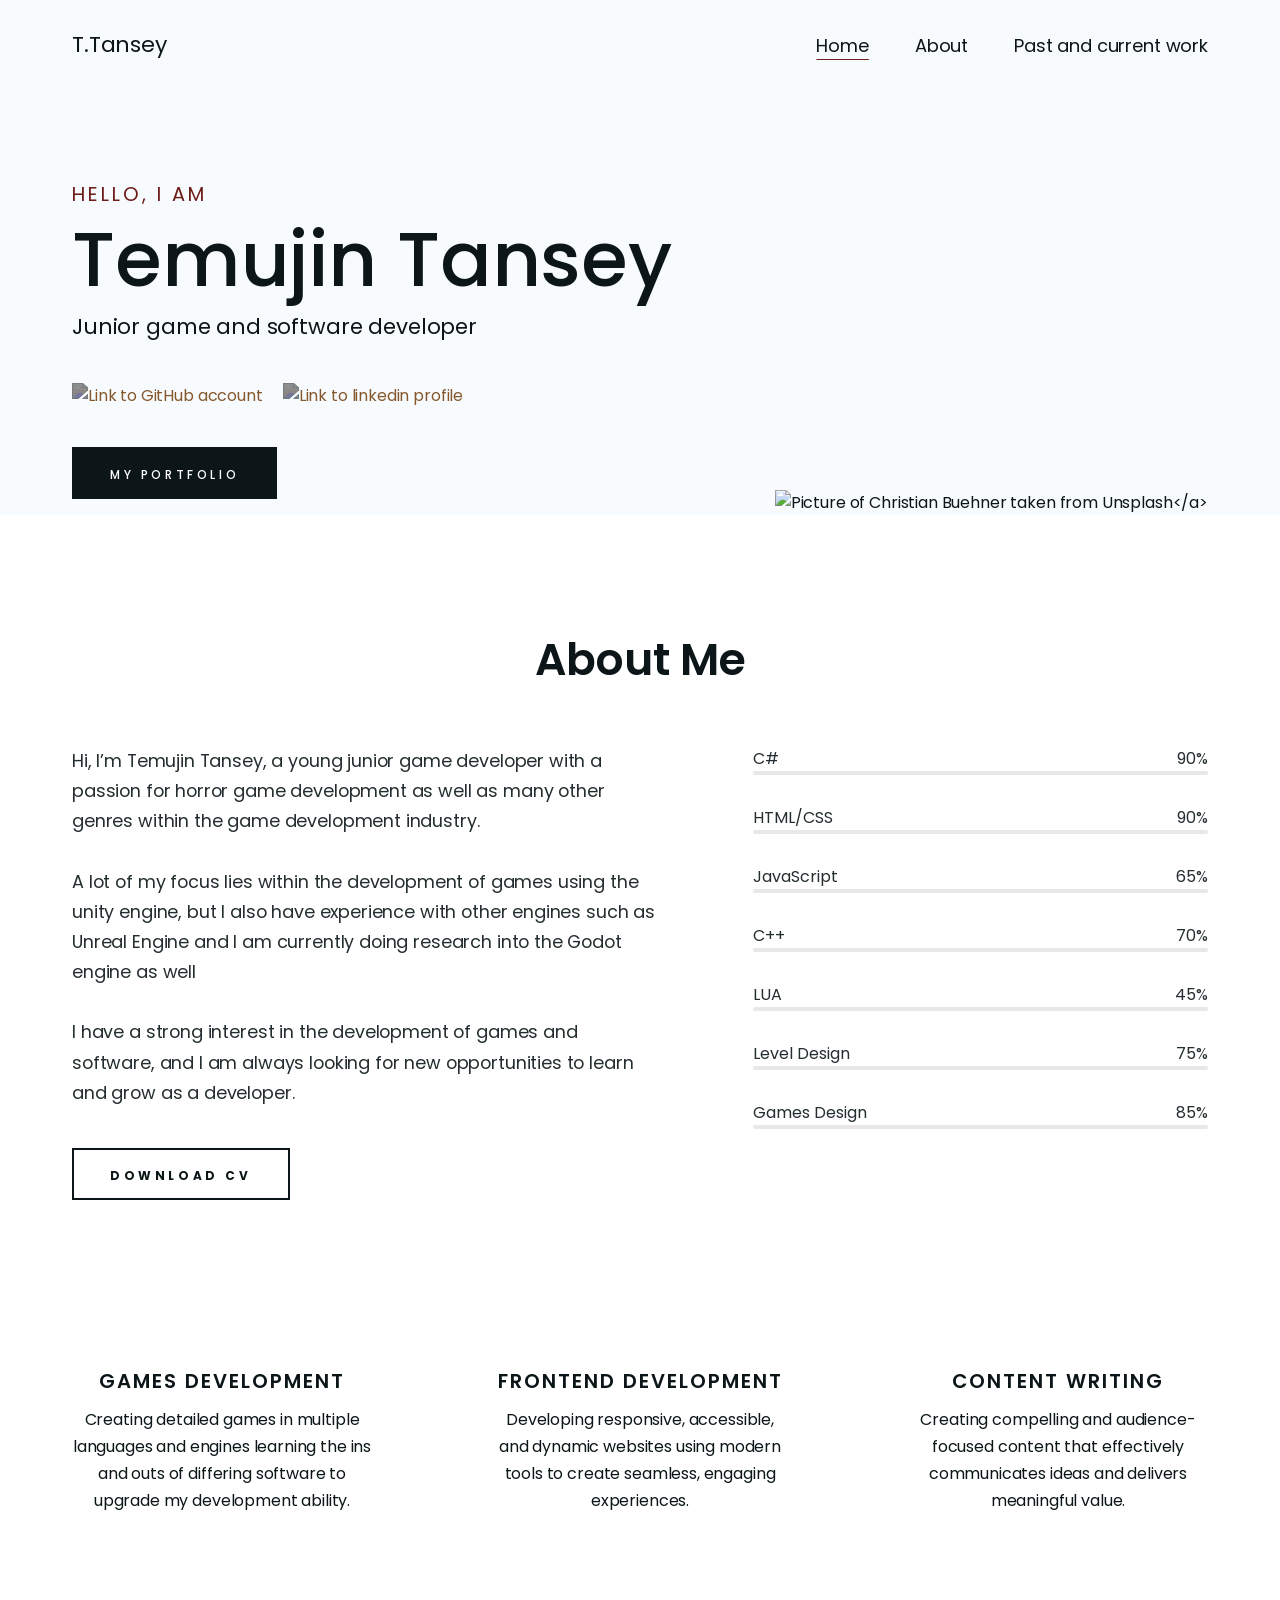
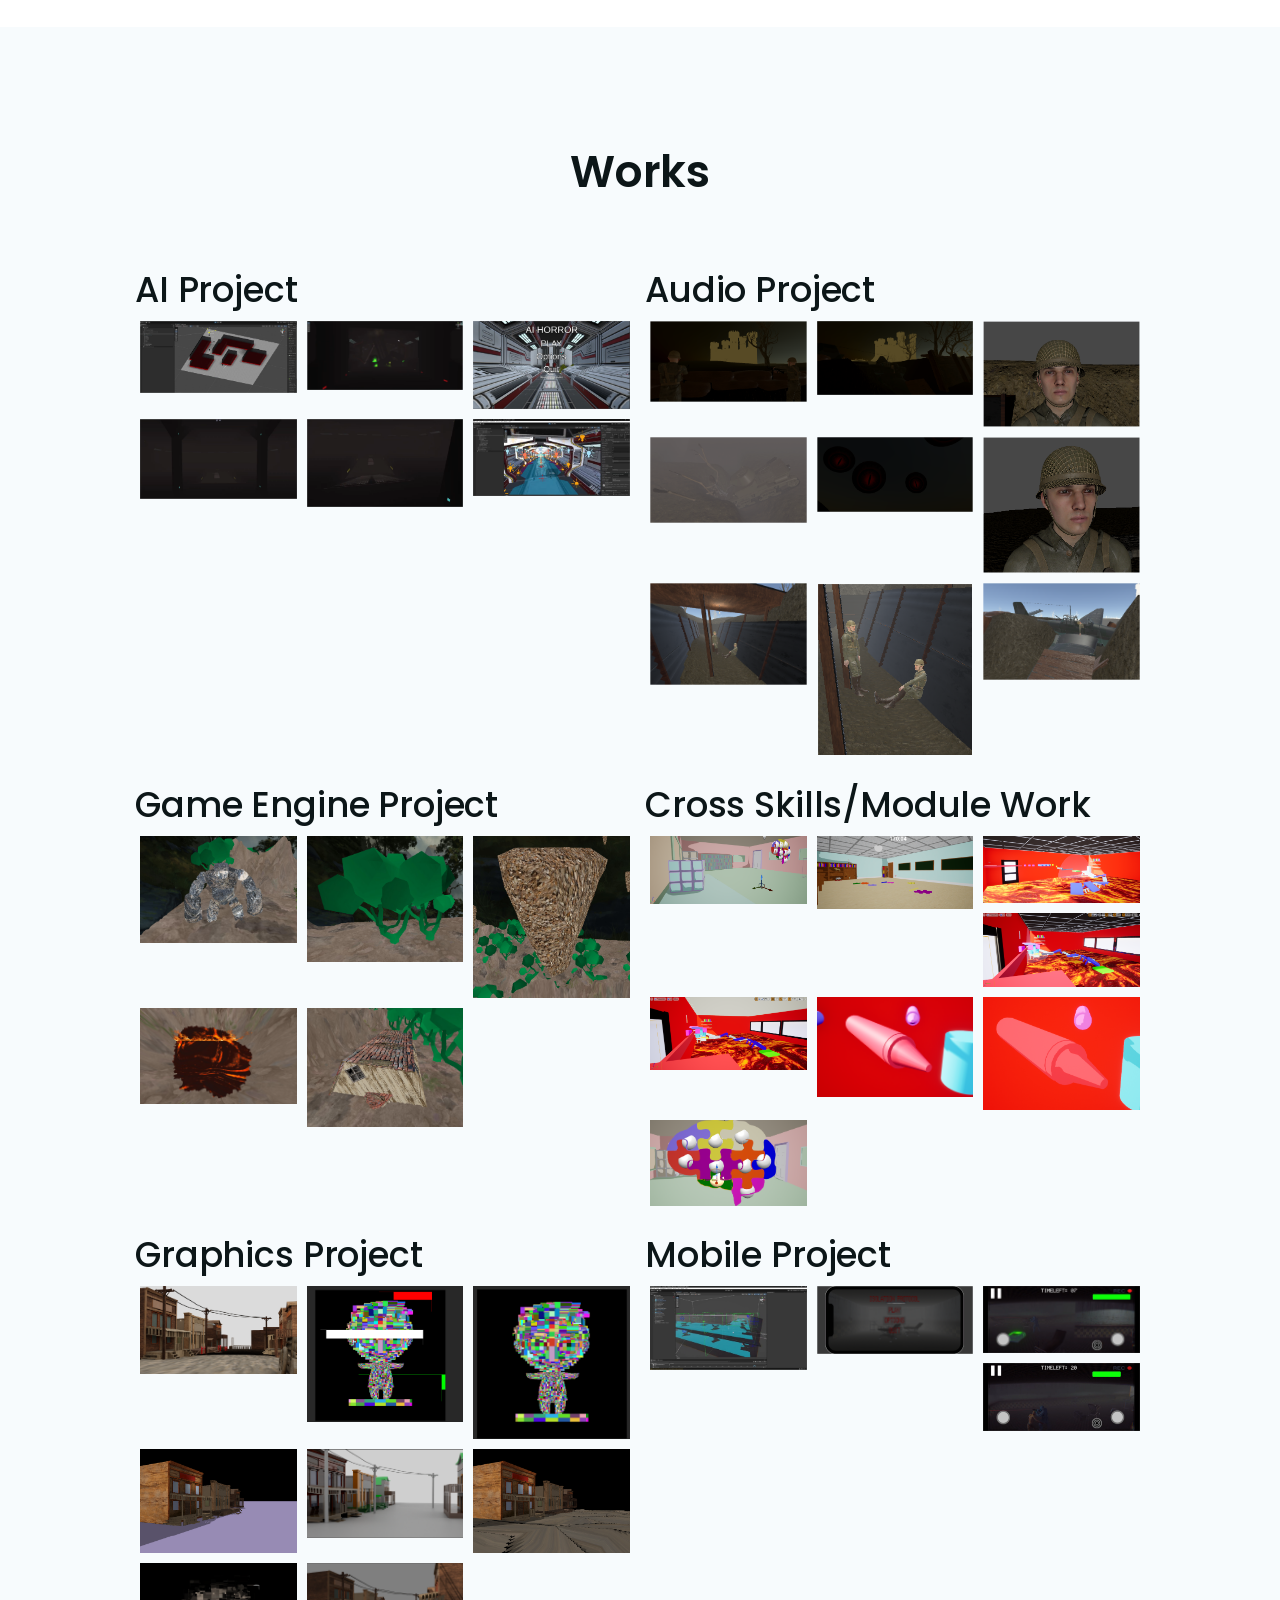
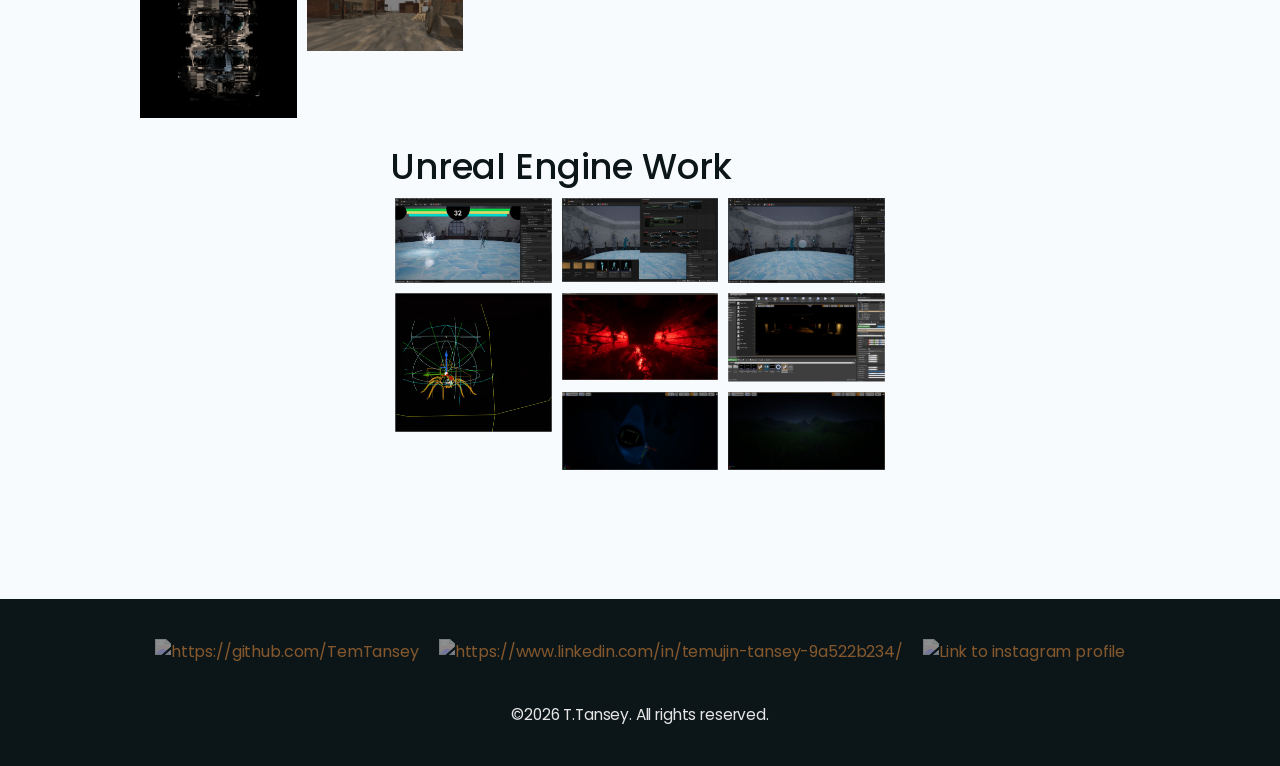
==== index.html @ c2a5322d "Update index.html" ====
<!DOCTYPE html>
<html lang="en">
  <head>
    <meta charset="UTF-8" />
    <meta name="viewport" content="width=device-width, initial-scale=1.0" />
    <title>Temujin Tansey Portfolio</title>
    <link rel="shortcut icon" href="img/favicon.png" type="image/x-icon" />
    <link rel="stylesheet" href="css/main.css" />
    <link rel="stylesheet" href="css/media.css" />
    <link
      rel="stylesheet"
      href="https://cdnjs.cloudflare.com/ajax/libs/aos/2.3.4/aos.css"
      integrity="sha512-1cK78a1o+ht2JcaW6g8OXYwqpev9+6GqOkz9xmBN9iUUhIndKtxwILGWYOSibOKjLsEdjyjZvYDq/cZwNeak0w=="
      crossorigin="anonymous"
      referrerpolicy="no-referrer"
    />
  </head>

  <body>
    <header id="header" class="header">
      <div class="container container-lg">
        <div class="header-nav">
          <a
            href="#home"
            class="logo"
            data-aos="fade-down"
            data-aos-duration="1000"
            >T.Tansey</a
          >
          <nav id="nav" class="nav">
            <ul class="nav-list" data-aos="fade-down" data-aos-duration="1000">
              <li class="nav-item">
                <a href="#home" class="nav-link active">Home</a>
              </li>
              <li class="nav-item">
                <a href="#about" class="nav-link">About</a>
              </li>
              <li class="nav-item">
                <a href="#projects" class="nav-link">Past and current work</a>
              </li>
            </ul>
            <button id="nav-btn" class="nav-btn">
              <img
                id="nav-btn-img"
                src="img/icons/open.svg"
                alt="Navigation button"
              />
            </button>
          </nav>
        </div>
      </div>
    </header>

    <section id="home" class="hero">
      <div class="container container-lg">
        <div
          class="hero-row"
          data-aos="fade-zoom-in"
          data-aos-easing="ease-in-out"
          data-aos-delay="500"
          data-aos-duration="1000"
        >
          <div class="hero-content">
            <span class="hero-greeting"> Hello, I am</span>
            <h1 class="hero-heading">Temujin Tansey</h1>
            <span class="hero-heading-subtitle"
              >Junior game and software developer</span
            >
            <div class="about-social-list">
              <div class="social-links-row">
                <a href="#!">
                  <img
                    src="/img/social_icons/github.svg"
                    alt="Link to GitHub account"
                  />
                </a>

                <a href="#!">
                  <img
                    src="Img/social_icons/linkedin.svg"
                    alt="Link to linkedin profile"
                  />
                </a>
              </div>
            </div>

            <div>
              <a href="#projects" class="btn">My Portfolio</a>
            </div>
          </div>
          <div class="hero-img">
            <img
              src="img/hero/hero.png"
              alt="Picture of Christian Buehner taken from Unsplash</a>
              "
            />
          </div>
        </div>
      </div>
    </section>

    <section id="about" class="about">
      <div class="container">
        <div class="about-title">
          <h2 class="title">About Me</h2>
        </div>
        <div class="about-row">
          <div
            class="about-content"
            data-aos="fade-up"
            data-aos-duration="1000"
          >
            <p class="about-descr">
              Hi, I’m Temujin Tansey, a young junior game developer with a passion for horror game development 
              as well as many other genres within the game development industry. <br /><br />
              
              A lot of my focus lies within the development of games using the unity engine, but I also have experience with other engines such as Unreal Engine and I 
              am currently doing research into the Godot engine as well<br /><br />
              
                I have a strong interest in the development of games and software, and I am always looking for new opportunities to learn and grow as a developer.
            </p>
            <div class="about-download-btn">
              <a href="#!" class="btn btn-white">Download CV</a>
            </div>
          </div>
          <div
            class="about-skills"
            data-aos="fade-up"
            data-aos-duration="1000"
            data-aos-delay="100"
          >
            
            
            <div class="skill">
              <div class="skill-title">C#</div>
              <div class="skill-percent">90%</div>
              <div class="skill-bar__progress">
                <div class="skill-bar__fill" data-progress="90"></div>
              </div>
            </div>
            
            
            <div class="skill">
              <div class="skill-title">HTML/CSS</div>
              <div class="skill-percent">90%</div>
              <div class="skill-bar__progress">
                <div class="skill-bar__fill" data-progress="90"></div>
              </div>
            </div>
            
            
            <div class="skill">
              <div class="skill-title">JavaScript</div>
              <div class="skill-percent">65%</div>
              <div class="skill-bar__progress">
                <div class="skill-bar__fill" data-progress="65"></div>
              </div>
            </div>
            
            
            <div class="skill">
              <div class="skill-title">C++</div>
              <div class="skill-percent">70%</div>
              <div class="skill-bar__progress">
                <div class="skill-bar__fill" data-progress="70"></div>
              </div>
            </div>

            
            <div class="skill">
              <div class="skill-title">LUA</div>
              <div class="skill-percent">45%</div>
              <div class="skill-bar__progress">
                <div class="skill-bar__fill" data-progress="45"></div>
              </div>
            </div>

            
            <div class="skill">
              <div class="skill-title">Level Design</div>
              <div class="skill-percent">75%</div>
              <div class="skill-bar__progress">
                <div class="skill-bar__fill" data-progress="75"></div>
              </div>
            </div>


            <div class="skill">
              <div class="skill-title">Games Design</div>
              <div class="skill-percent">85%</div>
              <div class="skill-bar__progress">
                <div class="skill-bar__fill" data-progress="85"></div>
              </div>
            </div>
            
            
          </div>
        </div>
        <div class="services-row">
          <div
            class="service-card"
            data-aos="fade-up"
            data-aos-duration="1000"
            data-aos-delay="50"
          >
            <img class="service-card-img" src="img/services/01.svg" alt="" />
            <h3 class="service-card-title">Games Development</h3>
            <p>
              Creating detailed games in multiple languages and engines learning the ins and outs of differing software
              to upgrade my development ability.
            </p>
          </div>

          <div
            class="service-card"
            data-aos="fade-up"
            data-aos-duration="1000"
            data-aos-delay="200"
          >
            <img class="service-card-img" src="img/services/02.svg" alt="" />
            <h3 class="service-card-title">Frontend Development</h3>
            <p>
              Developing responsive, accessible, and dynamic websites using
              modern tools to create seamless, engaging experiences.
            </p>
          </div>

          <div
            class="service-card"
            data-aos="fade-up"
            data-aos-duration="1000"
            data-aos-delay="500"
          >
            <img class="service-card-img" src="img/services/03.svg" alt="" />
            <h3 class="service-card-title">Content Writing</h3>
            <p>
              Creating compelling and audience-focused content that effectively
              communicates ideas and delivers meaningful value.
            </p>
          </div>
        </div>
      </div>
    </section>

    
    
    <section id="projects" class="projects">
      <div class="container container-lg">
        <div class="projects-title">
          <h2 class="title">Works</h2>
        </div>

        
        
        <div class="projects-row">
          <div
            class="project-box"
            data-aos="fade-zoom-in"
            data-aos-easing="ease-in-out"
            data-aos-duration="750"
          >
            <h4 class="black">AI Project</h4>
            <a href="#!">
              <img class="project-img" src="Img/AiProject/AIProject(1).png" alt="" />
              <img class="project-img" src="Img/AiProject/AIProject(2).png" alt="" />
              <img class="project-img" src="Img/AiProject/AIProject(3).png" alt="" />
              <img class="project-img" src="Img/AiProject/AIProject(4).png" alt="" />
              <img class="project-img" src="Img/AiProject/AIProject(5).png" alt="" />
              <img class="project-img" src="Img/AiProject/AIProject(6).png" alt="" />
              <div class="project-mask">
                <div class="project-caption">
                  <h5 class="white">AI Project</h5>
                  <p class="white">Unity Game Development</p>
                </div>
              </div>
            </a>
          </div>
          
          
          <div
            class="project-box"
            data-aos="fade-zoom-in"
            data-aos-easing="ease-in-out"
            data-aos-delay="300"
            data-aos-duration="1000"
          >
            <h4 class="black">Audio Project</h4>
            <a href="#!">
              <img class="project-img" src="Img/AudioProject/AudioProject(1).png" alt="" />
              <img class="project-img" src="Img/AudioProject/AudioProject(2).png" alt="" />
              <img class="project-img" src="Img/AudioProject/AudioProject(3).png" alt="" />
              <img class="project-img" src="Img/AudioProject/AudioProject(4).png" alt="" />
              <img class="project-img" src="Img/AudioProject/AudioProject(5).png" alt="" />
              <img class="project-img" src="Img/AudioProject/AudioProject(6).png" alt="" />
              <img class="project-img" src="Img/AudioProject/AudioProject(7).png" alt="" />
              <img class="project-img" src="Img/AudioProject/AudioProject(8).png" alt="" />
              <img class="project-img" src="Img/AudioProject/AudioProject(9).png" alt="" />
              <div class="project-mask">
                <div class="project-caption">
                  <h5 class="white">Audio Project</h5>
                  <p class="white">Unity Game Development</p>
                </div>
              </div>
            </a>
          </div>
          
          
          <div
            class="project-box"
            data-aos="fade-zoom-in"
            data-aos-easing="ease-in-out"
            data-aos-delay="600"
            data-aos-duration="1000"
          >
            <h4 class="black">Game Engine Project</h4>
            <a href="#!">
              <img class="project-img" src="Img/CPlusPlus/GameEngineC(1).png" alt="" />
              <img class="project-img" src="Img/CPlusPlus/GameEngineC(2).png" alt="" />
              <img class="project-img" src="Img/CPlusPlus/GameEngineC(3).png" alt="" />
              <img class="project-img" src="Img/CPlusPlus/GameEngineC(4).png" alt="" />
              <img class="project-img" src="Img/CPlusPlus/GameEngineC(5).png" alt="" />
              <div class="project-mask">
                <div class="project-caption">
                  <h5 class="white">Game Engine</h5>
                  <p class="white">C++ Game Engine Development using OpenGL</p>
                </div>
              </div>
            </a>
          </div>
          
          
          <div
            class="project-box"
            data-aos="fade-zoom-in"
            data-aos-easing="ease-in-out"
            data-aos-delay="900"
            data-aos-duration="1000"
          >
            <h4 class="black">Cross Skills/Module Work</h4>
            <a href="#!">
              <img class="project-img" src="Img/CrossModule/CrossModule(1).png" alt="" />
              <img class="project-img" src="Img/CrossModule/CrossModule(2).png" alt="" />
              <img class="project-img" src="Img/CrossModule/CrossModule(3).png" alt="" />
              <img class="project-img" src="Img/CrossModule/CrossModule(4).png" alt="" />
              <img class="project-img" src="Img/CrossModule/CrossModule(5).png" alt="" />
              <img class="project-img" src="Img/CrossModule/CrossModule(6).png" alt="" />
              <img class="project-img" src="Img/CrossModule/CrossModule(7).png" alt="" />
              <img class="project-img" src="Img/CrossModule/CrossModule(8).png" alt="" />
              <div class="project-mask">
                <div class="project-caption">
                  <h5 class="white">Portfolio</h5>
                  <p class="white">Web Development</p>
                </div>
              </div>
            </a>
          </div>
          
          
          <div
            class="project-box"
            data-aos="fade-zoom-in"
            data-aos-easing="ease-in-out"
            data-aos-delay="1200"
            data-aos-duration="1000"
          >
            <h4 class="black">Graphics Project</h4>
            <a href="#!">
              <img class="project-img" src="Img/GraphicsProject/GraphicsProject(1).png" alt="" />
              <img class="project-img" src="Img/GraphicsProject/GraphicsProject(2).png" alt="" />
              <img class="project-img" src="Img/GraphicsProject/GraphicsProject(3).png" alt="" />
              <img class="project-img" src="Img/GraphicsProject/GraphicsProject(4).png" alt="" />
              <img class="project-img" src="Img/GraphicsProject/GraphicsProject(5).png" alt="" />
              <img class="project-img" src="Img/GraphicsProject/GraphicsProject(6).png" alt="" />
              <img class="project-img" src="Img/GraphicsProject/GraphicsProject(7).png" alt="" />
              <img class="project-img" src="Img/GraphicsProject/GraphicsProject(8).png" alt="" />
              <div class="project-mask">
                <div class="project-caption">
                  <h5 class="white">Graphics Project</h5>
                  <p class="white">Development of two different graphics rendering methods</p>
                </div>
              </div>
            </a>
          </div>
          
          
          <div
            class="project-box"
            data-aos="fade-zoom-in"
            data-aos-easing="ease-in-out"
            data-aos-delay="1500"
            data-aos-duration="1000"
          >
            <h4 class="black">Mobile Project</h4>
            <a href="#!">
              <img class="project-img" src="Img/MobileProject/MobileProject(1).png" alt="" />
              <img class="project-img" src="Img/MobileProject/MobileProject(2).png" alt="" />
              <img class="project-img" src="Img/MobileProject/MobileProject(3).png" alt="" />
              <img class="project-img" src="Img/MobileProject/MobileProject(4).png" alt="" />
              <div class="project-mask">
                <div class="project-caption">
                  <h5 class="white">Mobile Project</h5>
                  <p class="white">Development of a Unity project to work on mobile platforms</p>
                </div>
              </div>
            </a>
          </div>



          <div
                  class="project-box"
                  data-aos="fade-zoom-in"
                  data-aos-easing="ease-in-out"
                  data-aos-delay="1500"
                  data-aos-duration="1000"
          >
            <h4 class="black">Unreal Engine Work</h4>
            <a href="#!">
              <img class="project-img" src="Img/UnrealEngine/JointUnreal(1).png" alt="" />
              <img class="project-img" src="Img/UnrealEngine/JointUnreal(2).png" alt="" />
              <img class="project-img" src="Img/UnrealEngine/JointUnreal(3).png" alt="" />

              <img class="project-img" src="Img/UnrealEngine/PersonalUnreal(1).png" alt="" />
              <img class="project-img" src="Img/UnrealEngine/PersonalUnreal(2).png" alt="" />
              <img class="project-img" src="Img/UnrealEngine/PersonalUnreal(3).png" alt="" />
              <img class="project-img" src="Img/UnrealEngine/PersonalUnreal(4).png" alt="" />
              <img class="project-img" src="Img/UnrealEngine/PersonalUnreal(5).png" alt="" />
              <div class="project-mask">
                <div class="project-caption">
                  <h5 class="white">Unreal Personal and Joint Project</h5>
                  <p class="white">Development of two different styles of game with a joint project and person project</p>
                </div>
              </div>
            </a>
          </div>
        </div>
      </div>
    </section>
    
    

    <footer class="footer">
      <div class="container">
        <div class="footer-row">
          <div class="social-links-row footer-social">
            <a href="https://github.com/TemTansey" target="_blank">
              <img
                src="img/social_icons/github.svg"
                alt="https://github.com/TemTansey"
              />
            </a>

            <a href="https://www.linkedin.com/in/temujin-tansey-9a522b234/"target="_blank">
              <img
                src="img/social_icons/linkedin.svg"
                alt="https://www.linkedin.com/in/temujin-tansey-9a522b234/"
              />
            </a>

            <a href="#!">
              <img
                src="img/social_icons/instagram.svg"
                alt="Link to instagram profile"
            /></a>
          </div>

          <div class="footer-copyright">
            <p>&copy;2026 T.Tansey. All rights reserved.</p>
          </div>
        </div>
      </div>
    </footer>

    <div id="goToTop" class="goToTop">
      <a href="#home">
        <img src="img/icons/arrow_up.svg" alt="Back to top"
      /></a>
    </div>

    <script
      src="https://cdnjs.cloudflare.com/ajax/libs/aos/2.3.4/aos.js"
      integrity="sha512-A7AYk1fGKX6S2SsHywmPkrnzTZHrgiVT7GcQkLGDe2ev0aWb8zejytzS8wjo7PGEXKqJOrjQ4oORtnimIRZBtw=="
      crossorigin="anonymous"
      referrerpolicy="no-referrer"
    ></script>
    <script type="module" src="js/main.js"></script>
  </body>
</html>
---- css/main.css ----
@import "./reset.css";
@import url("https://fonts.googleapis.com/css2?family=Poppins:wght@300;400;500;600;700&display=swap");

:root {
  --primary-bg-color: #f7fbfd;
  --primary-accent: #0c1618;
  --secondary-accent: #6f1d1b;

  --main-text-color: #0c1618;
  --supportive-text-color: #242d2f;
  --gray-text-color: #565a5b;

  --white-color: #fff;
  --gray-color: #e9e8e8;
  --gray-color-2: #c0c0c0;
  --gray-color-3: #e6e6e6;

  --color-preloader-bg: var(--white-color);
  --color-dots: #1a1a1a;
}

/* Common styles */
html {
  scroll-behavior: smooth;
  overflow-x: hidden;
}

body {
  color: var(--main-text-color);
  font-family: "Poppins", sans-serif;
  letter-spacing: -0.15px;
}

.container {
  padding: 0 32px;
  max-width: 1200px;
  /* max-width: clamp(54.5rem, 38.125rem + 81.88vw, 120rem); */
  margin: 0 auto;
}

.container-lg {
  max-width: 1600px;
}

.title {
  font-size: 44px;
  font-weight: 600;
  text-align: center;
  margin-bottom: 54px;
}

h4 {
  font-size: 35px;
  font-weight: 500;
  letter-spacing: -0.15px;
}

.btn {
  display: inline-block;
  height: 52px;
  font-weight: 500;
  font-size: 12px;
  text-transform: uppercase;
  letter-spacing: 0.3em;
  line-height: 52px;
  padding: 0 36px;
  margin: 0 12px 16px 0;
  color: var(--white-color);
  text-decoration: none;
  text-align: center;
  white-space: nowrap;
  cursor: pointer;
  transition: all 0.3s;
  background-color: var(--primary-accent);
  border: 2px solid var(--primary-accent);
  transition: all 0.3s ease-in;
}

.btn:hover,
.btn:focus {
  background-color: var(--secondary-accent);
  border-color: var(--secondary-accent);
  color: var(--white-color);
  outline: 0;
}

.btn:active {
  background-color: #8b4a48;
}

.btn-white {
  background: transparent;
  font-weight: 700;
  border: 2px solid var(--primary-accent);
  color: var(--primary-accent);
  transition: all 0.3s ease-in;
}

.btn-white:hover,
.btn-white:focus {
  background: var(--primary-accent);
  border: 2px solid var(--primary-accent);
  color: var(--white-color);
}

.btn-white:active {
  background-color: #3c4446;
}

.btn-red {
  background: var(--secondary-accent);
  border: 2px solid var(--secondary-accent);
  color: var(--white-color);
  transition: all 0.3s ease-in;
}

.btn-red:hover,
.btn-red:focus {
  background: var(--primary-accent);
  border: 2px solid var(--primary-accent);
}

.btn-red:active {
  background-color: #3c4446;
}

h5 {
  font-size: 25px;
  letter-spacing: 2px;
  line-height: 23px;
  font-weight: 600;
  text-transform: uppercase;
}

.white {
  color: var(--white-color);
}

/* Header */
.header {
  z-index: 100;
  background-color: transparent;
  height: 90px;
  width: 100%;
  position: absolute;
  top: 0;
  left: 0;
  right: 0;
}

.header-nav {
  display: flex;
  justify-content: space-between;
  align-items: center;
  padding: 0 25px;
  height: 90px;
}

.header-sticky {
  position: fixed;
  top: 0;
  left: 0;
  width: 100%;
  z-index: 1999;
  background-color: rgba(255, 255, 255, 0.95);
  padding-top: 0;
  padding-bottom: 0;
  transition: all 0.3s ease-in-out;
}

.logo {
  position: relative;
  line-height: 1;
  font-weight: 400;
  font-size: clamp(1.125rem, 1.011rem + 0.57vw, 1.375rem);
  color: var(--main-text-color);
}

.nav-list {
  display: flex;
  column-gap: 46px;
  font-weight: 400;
  font-size: 18px;
  letter-spacing: -0.15px;
}

.nav-btn {
  display: none;
}

.nav-link {
  color: var(--main-text-color);
}

.nav-link.active {
  text-decoration: underline;
  text-decoration-color: var(--secondary-accent);
  text-decoration-thickness: 1.2px;
  text-underline-offset: 7px;
}

/* Hero section */
.hero {
  position: relative;
  padding-top: 180px;
  background-color: var(--primary-bg-color);
}

.hero-row {
  display: flex;
  flex-wrap: wrap;
}

.hero-content {
  text-align: left;
  align-self: center;
  padding: 20px;
  flex-grow: 1;
}

.hero-greeting {
  font-size: clamp(1rem, 0.929rem + 0.36vw, 1.25rem);
  font-weight: 400;
  text-transform: uppercase;
  letter-spacing: 3px;
  color: var(--secondary-accent);
}

.hero-heading {
  margin: 5px 0;
  font-weight: 500;
  font-size: clamp(3.25rem, 2.75rem + 2.5vw, 5rem);
  line-height: 1.2;
}

.hero-heading-subtitle {
  font-size: clamp(1.125rem, 1.054rem + 0.36vw, 1.375rem);
  font-weight: 400;
}

.hero-img {
  display: flex;
  flex: 1 1 356px;
  justify-content: flex-end;
  margin-top: auto;
}

.hero-img img {
  display: block;
  position: relative;
}

.about-social-list {
  display: flex;
}

.social-links-row {
  display: flex;
  justify-content: center;
  align-items: center;
  column-gap: 20px;
  margin: 40px 0 40px;
  height: 24px;

  img {
    height: 24px;
    width: 24px;
  }
}

.social-links-row a {
  filter: invert(35%) sepia(11%) saturate(160%) hue-rotate(145deg)
    brightness(88%) contrast(80%);
  transition: all 0.3s ease-in-out;
}

.social-links-row a:hover {
  filter: invert(0%) sepia(0%) saturate(7500%) hue-rotate(305deg)
    brightness(97%) contrast(103%);
}

/* About section */
.about {
  padding: 7rem 0;
}

.about-row {
  display: grid;
  grid-template-columns: 1.3fr 1fr;
  justify-content: center;
  gap: 90px;
  margin-bottom: 80px;
  color: var(--supportive-text-color);
}

.about-descr {
  font-size: clamp(1rem, 0.964rem + 0.18vw, 1.125rem);
  line-height: 1.7;
  font-weight: 400;
  margin-bottom: 10px;
}

.skill {
  position: relative;
  display: block;
  width: 100%;
  margin-bottom: 30px;
}

.skill-title,
.skill-percent {
  display: inline-block;
  font-size: 16px;
  font-weight: 400;
  /* text-transform: uppercase; */
  letter-spacing: 0px;
}

.skill-percent {
  float: right;
}
.skill-bar__progress {
  background-color: var(--gray-color);
  border-radius: 5px;
  height: 4px;
  width: 100%;
  overflow: hidden;
  position: relative;
}

.skill-bar__fill {
  background-color: var(--secondary-accent);
  height: 4px;
  width: 0; /* Initial width is 0 */
  transition: width 1.5s ease-in-out; /* Smooth transition for the fill */
}

.about-download-btn {
  margin-top: 40px;
}

.services-row {
  display: flex;
  flex-wrap: wrap;
  gap: 50px;
  justify-content: space-between;
}

.service-card {
  max-width: 300px;
}

.service-card-img {
  display: block;
  height: 50px;
  margin: 0 auto 20px;
  filter: invert(33%) sepia(7%) saturate(243%) hue-rotate(145deg)
    brightness(94%) contrast(81%);
}

.service-card-title {
  text-align: center;
  text-transform: uppercase;
  letter-spacing: 2px;
  margin-bottom: 10px;
  font-weight: 600;
  font-size: clamp(1.125rem, 1.089rem + 0.18vw, 1.25rem);
}

.service-card p {
  font-size: 16px;
  line-height: 1.7;
  text-align: center;
}

/* Works */
.projects {
  padding: 7rem 0;
  background-color: var(--primary-bg-color);
}

.projects-title {
  text-align: center;
}

.projects-row {
  display: flex;
  flex-wrap: wrap;
  justify-content: center;
}

.project-box {
  position: relative;
  overflow: hidden;
  display: block;
  max-width: 510px;
  padding: 5px;
  float: left;
}

.project-box a {
  display: inline-block;
}

.project-box:hover .project-mask {
  opacity: 1;
  visibility: visible;
}

.project-box:hover .project-mask .project-caption {
  bottom: 100px;
  opacity: 1;
}

.project-box:hover .project-img {
  transform: scale(1.1);
  transition: all 2s cubic-bezier(0.23, 1, 0.32, 1) 0s;
  width: 100%;
  float: left;
  padding: 5px;
}

.project-img {
  transform: scale(1);
  width: 100%;
  transition: all 2s cubic-bezier(0.23, 1, 0.32, 1) 0s;
  
  float: left;
  width: 33.33%;
  padding: 5px;
}

.project-mask {
  /*height: 100%;
  position: absolute;
  transition: all 0.5s ease-in-out 0s;
  width: 100%;
  top: 0;
  left: 0;
  float: left;
  visibility: hidden;
  overflow: hidden;*/
}

.project-mask p {
  text-transform: uppercase;
  font-size: 11px;
  letter-spacing: 1.5px;
  font-weight: 400;
  margin-top: 0;
  text-align: left;
}

.project-mask .project-caption {
  position: absolute;
  bottom: -60px;
  left: 0;
  padding-left: 30px;
  padding-right: 30px;
  text-align: left;
  transition: all 0.5s ease-in-out 0s;
  opacity: 0;
}

.project-mask p {
  text-transform: uppercase;
  font-size: 11px;
  letter-spacing: 1.5px;
  font-weight: 400;
  margin-top: 0;
  text-align: left;
}

/* Contact */
.contact {
  padding: 7rem 0;
  text-align: center;
}

.contact-content {
  font-size: clamp(1rem, 0.964rem + 0.18vw, 1.125rem);
  color: var(--supportive-text-color);
  margin: 0 auto 20px;
}

.contact form {
  max-width: 500px;
  margin: 20px auto;
  text-align: center;
}

.contact form .input-box {
  display: flex;
  justify-content: space-between;
  flex-wrap: wrap;
}

.contact form .input-box input,
.contact form textarea {
  width: 100%;
  padding: 15px;
  font-size: 15px;
  color: var(--gray-text-color);
  border: 1px solid var(--gray-color-2);
  margin: 7px 0;
}

.contact form .input-box input {
  width: 100%;
}

.contact form textarea {
  resize: none;
}

.contact-button {
  margin-top: 20px;
}

/* Footer */
.footer {
  background-color: var(--primary-accent);
  color: var(--gray-color-3);
}

.footer-row {
  display: flex;
  flex-direction: column;
  column-gap: 20px;
  align-items: center;
  padding: 40px 0;
}

.footer-social {
  margin-top: 0;
}

.footer-social a:hover {
  filter: invert(100%) sepia(100%) saturate(0%) hue-rotate(288deg)
    brightness(102%) contrast(102%);
}

.footer-copyright {
  font-size: clamp(0.75rem, 0.679rem + 0.36vw, 1rem);
}

.response {
  position: fixed;
  display: inline-block;
  background-color: var(--primary-accent);
  color: var(--white-color);
  border: 1px solid var(--white-color);
  min-width: 280px;
  padding: 20px 40px;
  bottom: -100px;
  left: 50%;
  opacity: 0;
  visibility: hidden;
  transform: translateX(-50%);
  transition: all 0.3s ease-in-out;
  z-index: 5;
}

.response.open {
  bottom: 20px;
  opacity: 1;
  visibility: visible;
}

/* "go to top" button */
.goToTop {
  z-index: 599;
  position: fixed;
  width: 40px;
  height: 40px;
  background-color: var(--gray-color);
  top: auto;
  left: auto;
  right: 30px;
  bottom: 30px;
  cursor: pointer;
  opacity: 0;
  visibility: hidden;
  border-radius: 2px;
  transition: opacity 350ms, visibility 350ms;
}

.goToTop a {
  display: flex;
  align-items: center;
  justify-content: center;
  width: 100%;
  height: 100%;
  filter: invert(4%) sepia(23%) saturate(2306%) hue-rotate(148deg)
    brightness(91%) contrast(90%);
}

.goToTop img {
  height: 16px;
  width: 16px;
}

.goToTop:hover {
  filter: invert(100%) sepia(100%) saturate(0%) hue-rotate(288deg)
    brightness(102%) contrast(102%);
}

.goToTop.reveal {
  display: block;
  cursor: pointer;
  opacity: 1;
  visibility: visible;
  transition: all 0.3s;
}

/* Preloader with jumping dots */
#preloader {
  position: fixed;
  display: flex;
  flex-flow: row wrap;
  justify-content: center;
  align-items: center;
  background: var(--color-preloader-bg);
  z-index: 3000;
  height: 100vh;
  width: 100vw;
  opacity: 1;
  overflow: hidden;
  transition: opacity 0.5s ease-out;
}

.jumping-dots {
  position: relative;
  width: 6px;
  height: 6px;
  padding: 0;
  display: inline-block;
}

.jumping-dots > div {
  position: absolute;
  content: "";
  top: 0;
  left: 0;
  width: 6px;
  height: 6px;
  background: var(--color-dots);
  border-radius: 50%;
}

.jumping-dots > div:nth-of-type(1) {
  left: 20px;
}

.jumping-dots > div:nth-of-type(3) {
  left: -20px;
}

.jumping-dots > div {
  animation: jumping-dots 1.2s infinite ease;
  animation-delay: 0.2s;
}

.jumping-dots > div:nth-of-type(1) {
  animation-delay: 0.4s;
}

.jumping-dots > div:nth-of-type(3) {
  animation-delay: 0s;
}

@keyframes jumping-dots {
  0% {
    top: 0;
  }

  40% {
    top: -6px;
  }

  80% {
    top: 0;
  }
}
---- css/media.css ----
@media (max-width: 1320px) {
  .container-lg {
    max-width: 1200px;
  }

  .hero-content {
    padding: 0;
  }

  .header-nav {
    padding: 0;
  }
}

@media (max-width: 1200px) {
  .title {
    font-size: 40px;
  }

  .about-content {
    padding-right: 0;
  }

  .services-row {
    justify-content: center;
  }

  .project-box {
    max-width: 454px;
  }

  .about,
  .projects,
  .contact {
    padding: 80px 0;
  }
}

@media (max-width: 977px) {
  .title {
    font-size: 36px;
  }

  .hero-row {
    flex-direction: column;
    row-gap: 40px;
  }
  .hero-content {
    text-align: center;
  }

  .hero-img {
    justify-content: center;
  }

  .about-social-list {
    display: block;
  }

  .about-row {
    grid-template-columns: 1fr;
  }

  .about-row {
    row-gap: 50px;
    margin-bottom: 50px;
  }

  .nav-list {
    display: none;
  }

  .nav-btn {
    display: block;
  }

  .nav.open .nav-list {
    position: fixed;
    inset: 0;
    background-color: #fff;
    z-index: 1;
    padding: 46px 30px;
    display: flex;
    justify-content: center;
    flex-direction: column;
    text-align: center;
    row-gap: 24px;
    font-size: 48px;
    font-weight: 500;
  }

  .nav-link {
    color: #565a5b;
  }

  .nav-link.active {
    color: #0c1618;
  }

  .nav-btn {
    position: absolute;
    z-index: 9;
    top: 36px;
    right: 30px;
  }

  .nav.open .nav-btn {
    position: fixed;
  }

  .header-nav {
    margin-bottom: 0;
  }

  .hero {
    padding-top: 160px;
  }

  .social-links-row {
    column-gap: 17px;
    margin: 30px 0 30px;
  }

  .btn {
    font-size: 11px;
    padding: 0 20px;
  }
  .skill {
    max-width: 460px;
    margin-inline: auto;
  }
  .services-row {
    grid-template-columns: repeat(auto-fill, minmax(260px, 1fr));
    row-gap: 50px;
  }

  .service-card-img {
    height: 40px;
  }

  .project-box {
    max-width: 327px;
  }

  .about,
  .projects,
  .contact {
    padding: 5rem 0;
  }

  .title {
    margin-bottom: 30px;
  }
}

@media (max-width: 720px) {
  .project-box {
    max-width: 100%;
  }
}

@media (max-width: 406px) {
  .hero-img {
    flex: 1 1 100%;
  }
}
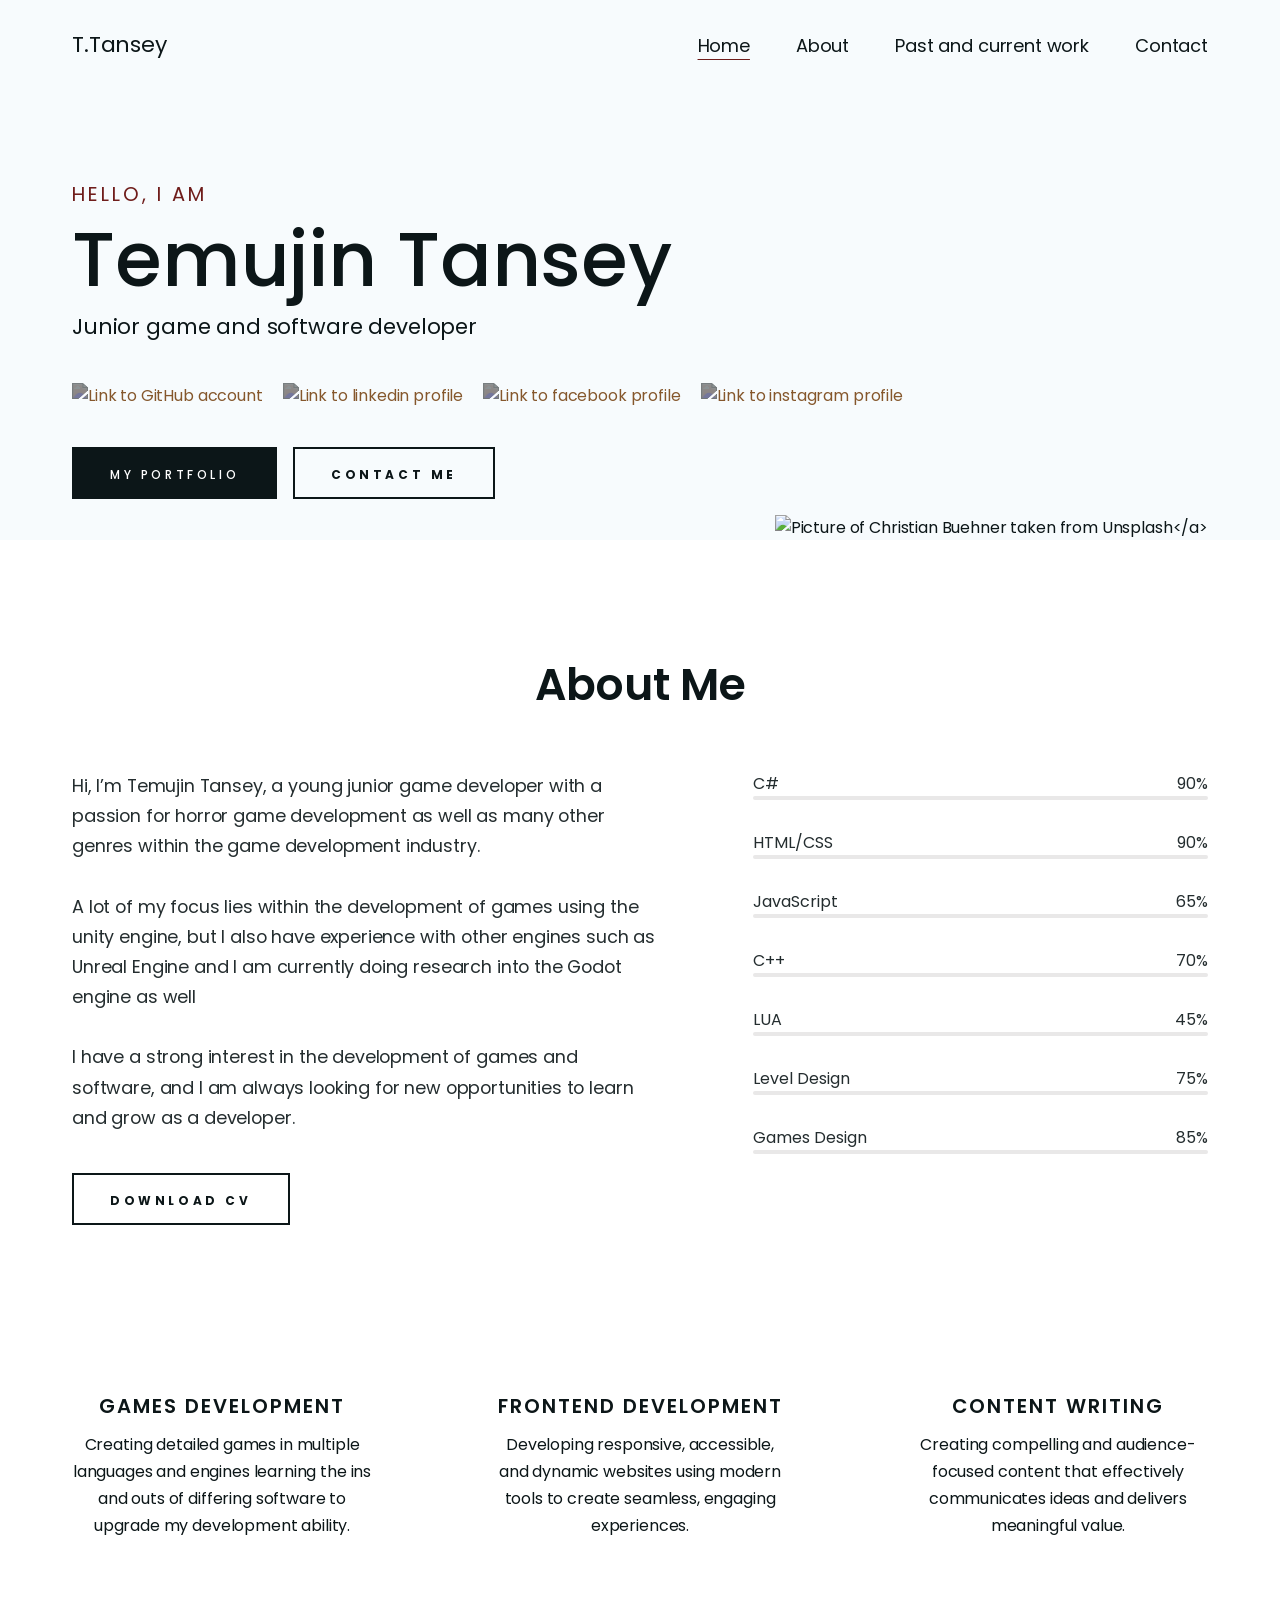
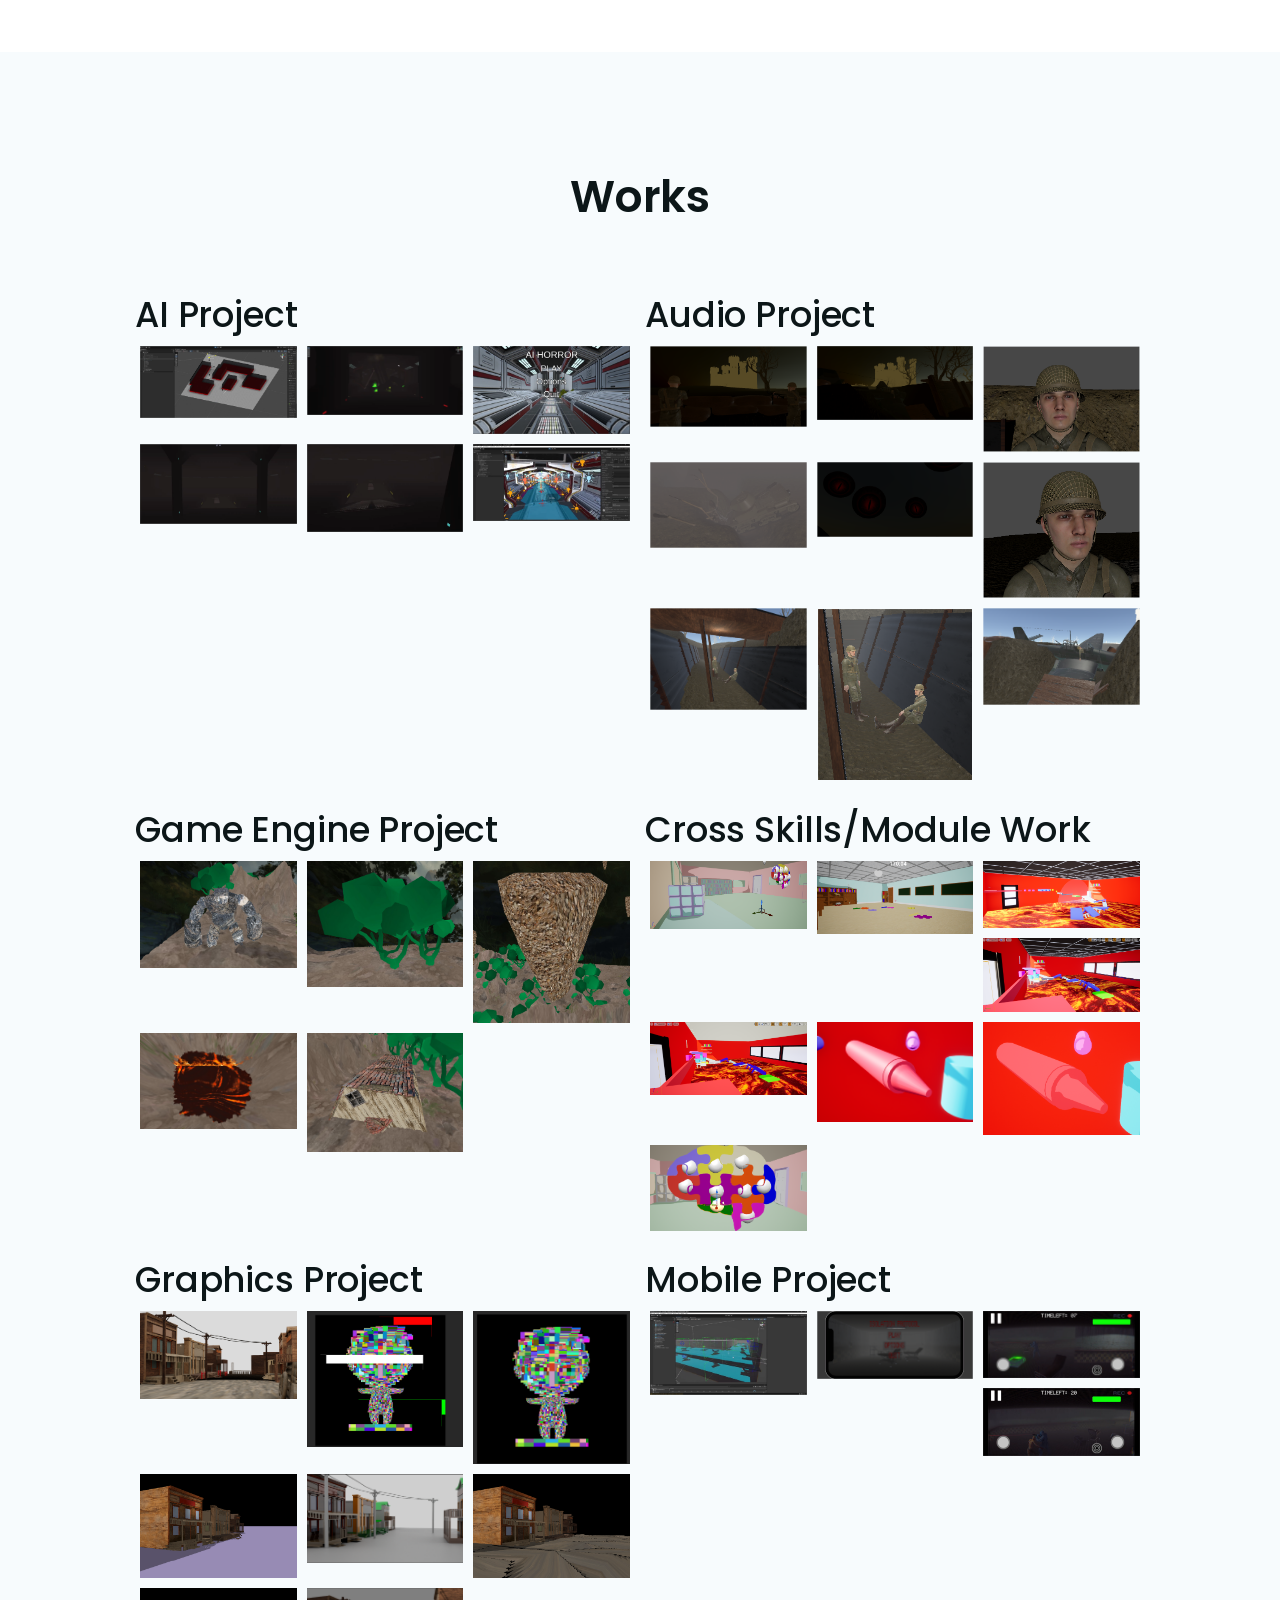
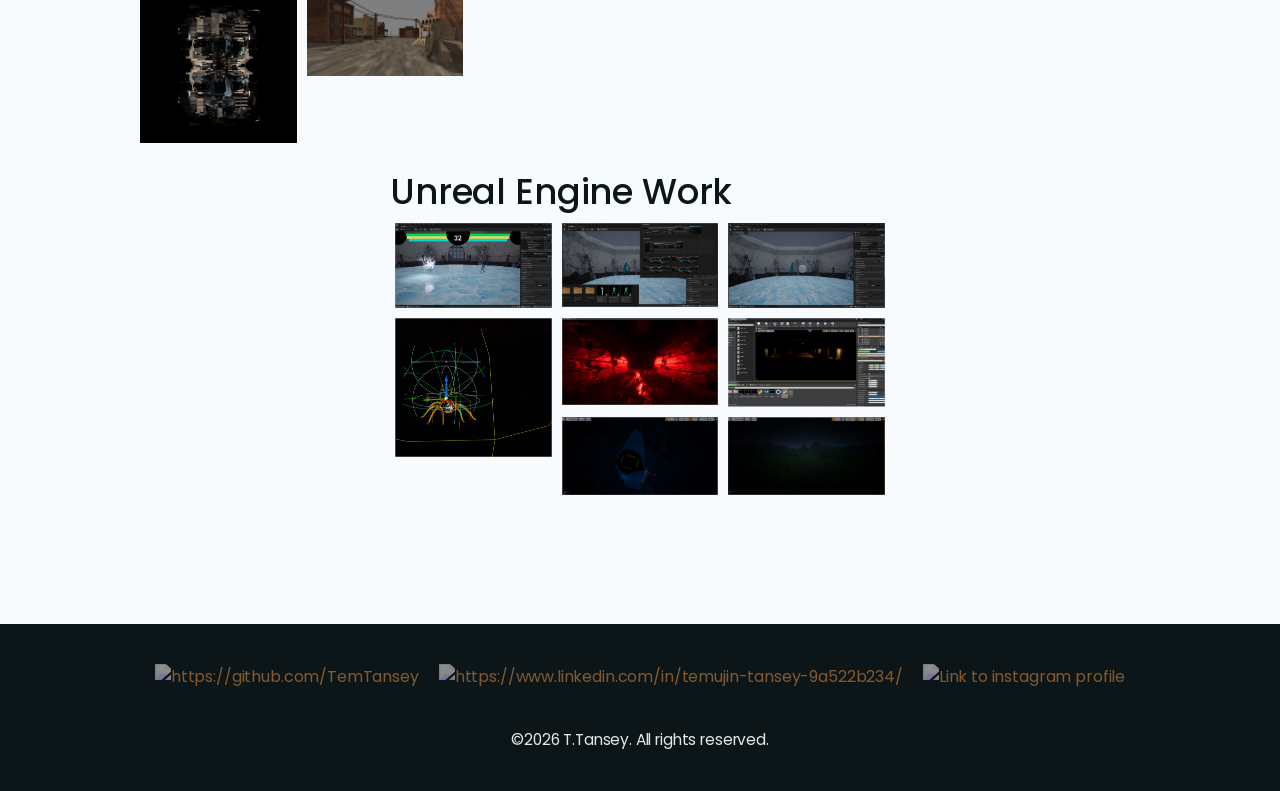
==== commit 6a7b4713: "Revert "Update index.html" This reverts commit c2a5322d1b25809592b1ef1ffcf958b280a6a5b0." ====
--- a/index.html
+++ b/index.html
@@ -37,6 +37,9 @@
               </li>
               <li class="nav-item">
                 <a href="#projects" class="nav-link">Past and current work</a>
+              </li>
+              <li class="nav-item">
+                <a href="#contact" class="nav-link">Contact</a>
               </li>
             </ul>
             <button id="nav-btn" class="nav-btn">
@@ -81,11 +84,23 @@
                     alt="Link to linkedin profile"
                   />
                 </a>
+
+                <a href="#!">
+                  <img
+                    src="Img/social_icons/facebook.svg"
+                    alt="Link to facebook profile"
+                /></a>
+                <a href="#!">
+                  <img
+                    src="Img/social_icons/instagram.svg"
+                    alt="Link to instagram profile"
+                /></a>
               </div>
             </div>
 
             <div>
               <a href="#projects" class="btn">My Portfolio</a>
+              <a href="#contact" class="btn btn-white">Contact Me</a>
             </div>
           </div>
           <div class="hero-img">
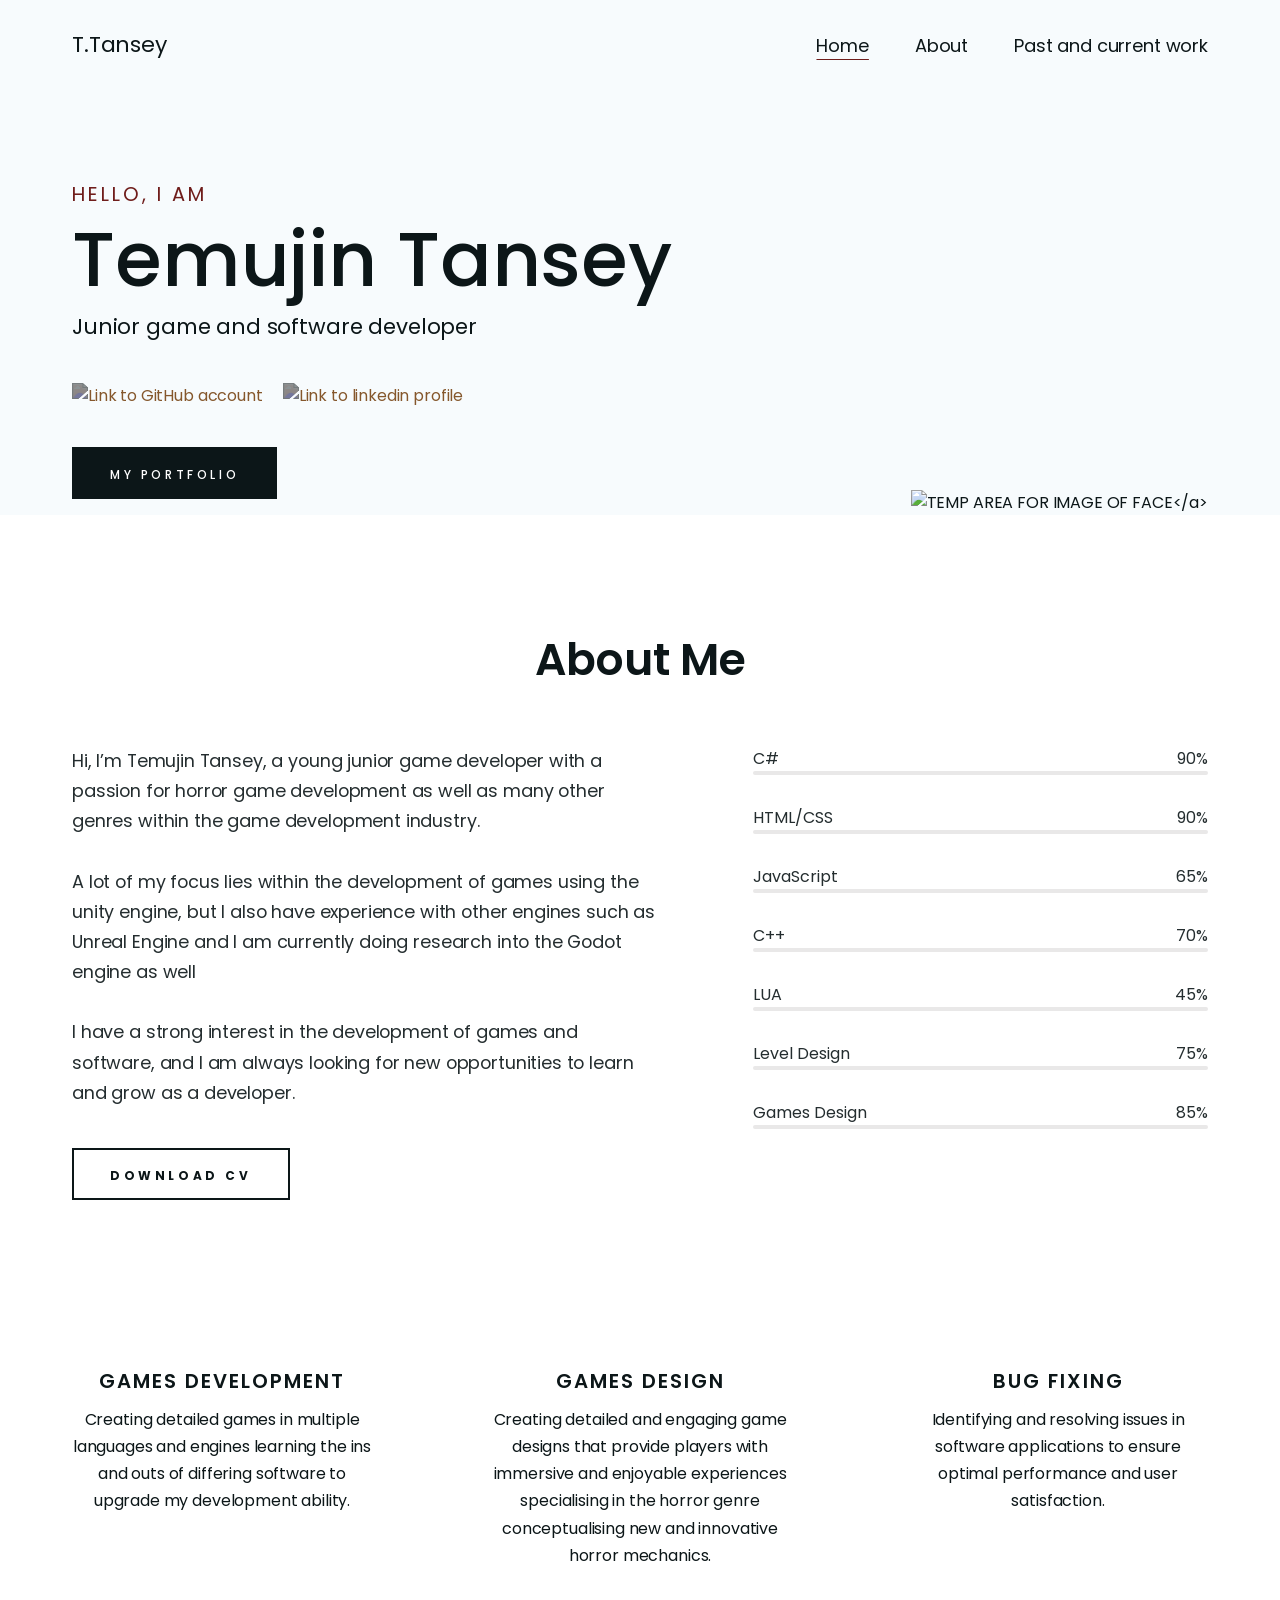
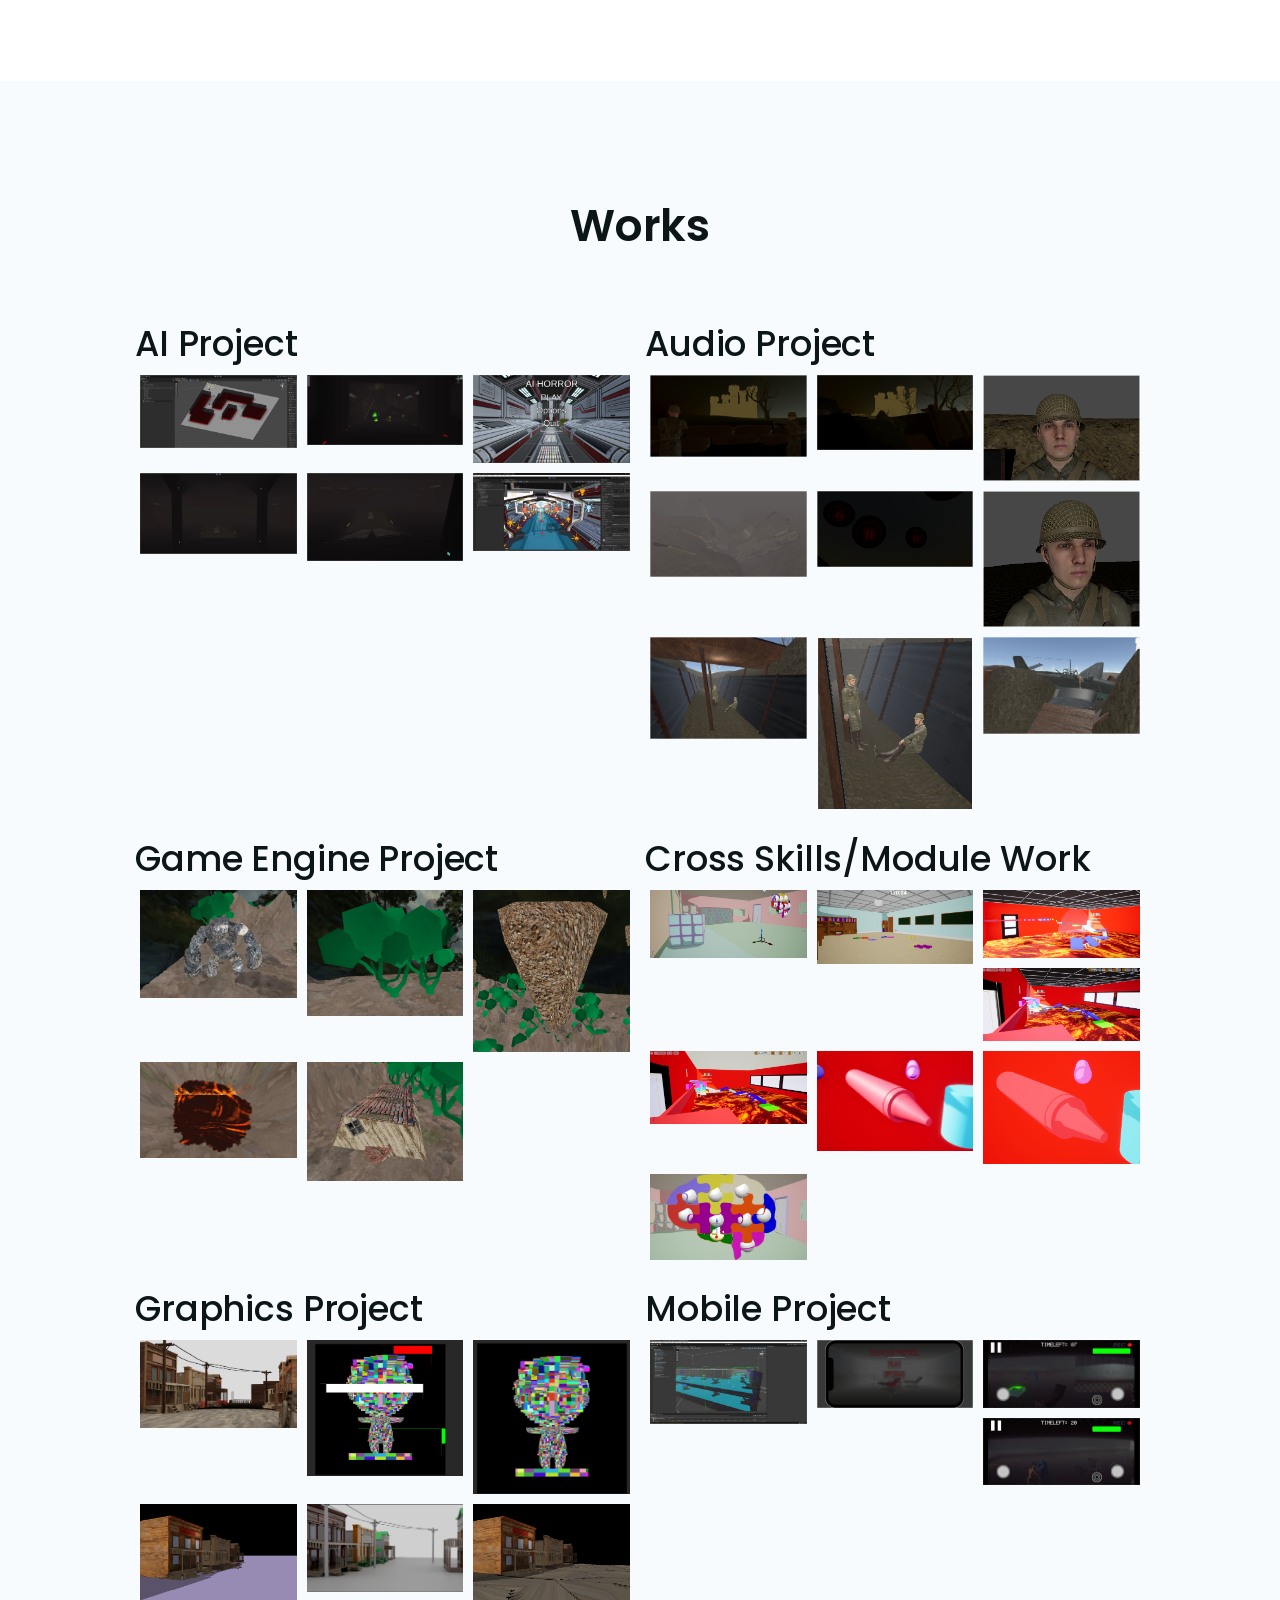
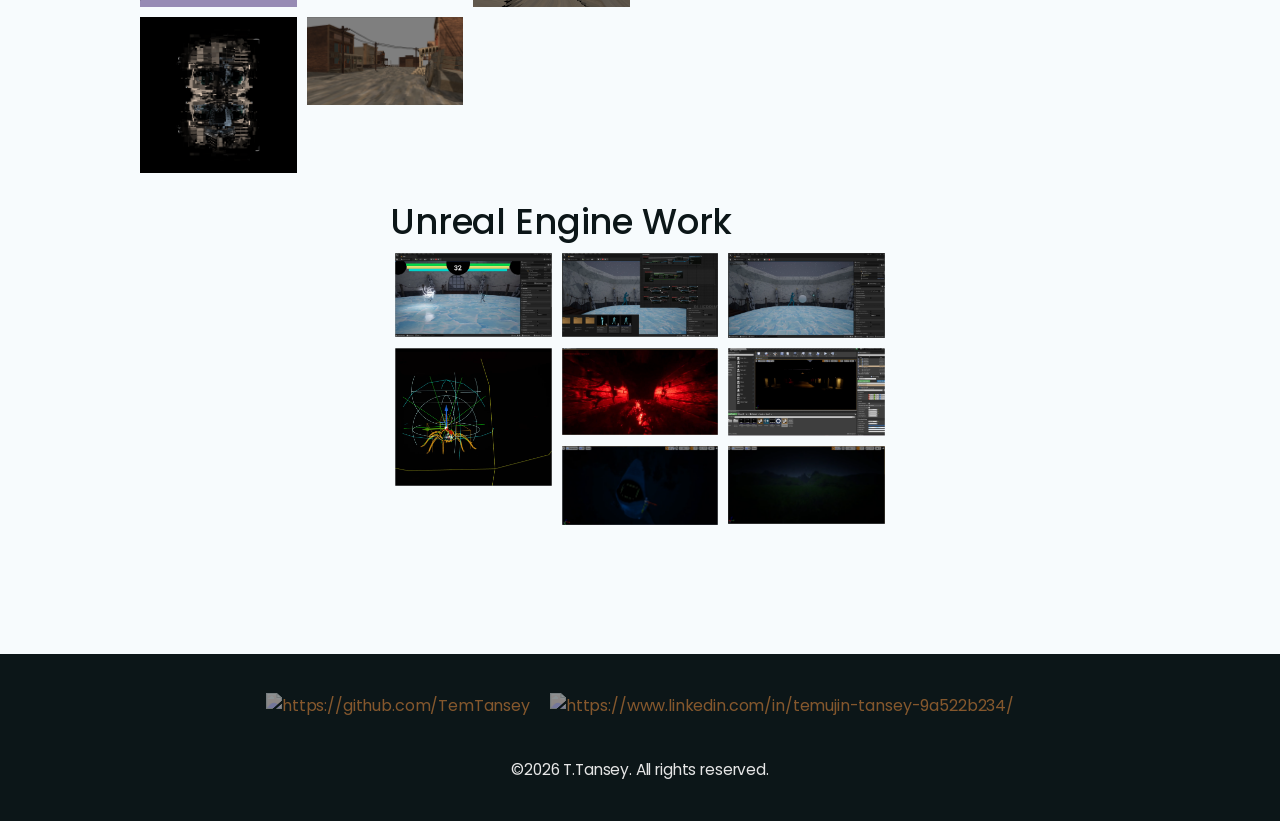
==== commit 135bfd00: "Update index.html" ====
--- a/index.html
+++ b/index.html
@@ -38,9 +38,6 @@
               <li class="nav-item">
                 <a href="#projects" class="nav-link">Past and current work</a>
               </li>
-              <li class="nav-item">
-                <a href="#contact" class="nav-link">Contact</a>
-              </li>
             </ul>
             <button id="nav-btn" class="nav-btn">
               <img
@@ -71,42 +68,30 @@
             >
             <div class="about-social-list">
               <div class="social-links-row">
-                <a href="#!">
+                <a href="https://github.com/TemTansey">
                   <img
                     src="/img/social_icons/github.svg"
                     alt="Link to GitHub account"
                   />
                 </a>
 
-                <a href="#!">
+                <a href="https://www.linkedin.com/in/temujin-tansey-0a6a6b21b/">
                   <img
                     src="Img/social_icons/linkedin.svg"
                     alt="Link to linkedin profile"
                   />
                 </a>
-
-                <a href="#!">
-                  <img
-                    src="Img/social_icons/facebook.svg"
-                    alt="Link to facebook profile"
-                /></a>
-                <a href="#!">
-                  <img
-                    src="Img/social_icons/instagram.svg"
-                    alt="Link to instagram profile"
-                /></a>
               </div>
             </div>
 
             <div>
               <a href="#projects" class="btn">My Portfolio</a>
-              <a href="#contact" class="btn btn-white">Contact Me</a>
             </div>
           </div>
           <div class="hero-img">
             <img
               src="img/hero/hero.png"
-              alt="Picture of Christian Buehner taken from Unsplash</a>
+              alt="TEMP AREA FOR IMAGE OF FACE</a>
               "
             />
           </div>
@@ -233,10 +218,10 @@
             data-aos-delay="200"
           >
             <img class="service-card-img" src="img/services/02.svg" alt="" />
-            <h3 class="service-card-title">Frontend Development</h3>
+            <h3 class="service-card-title">Games Design</h3>
             <p>
-              Developing responsive, accessible, and dynamic websites using
-              modern tools to create seamless, engaging experiences.
+              Creating detailed and engaging game designs that provide players with 
+              immersive and enjoyable experiences specialising in the horror genre conceptualising new and innovative horror mechanics.
             </p>
           </div>
 
@@ -247,10 +232,9 @@
             data-aos-delay="500"
           >
             <img class="service-card-img" src="img/services/03.svg" alt="" />
-            <h3 class="service-card-title">Content Writing</h3>
+            <h3 class="service-card-title">Bug Fixing</h3>
             <p>
-              Creating compelling and audience-focused content that effectively
-              communicates ideas and delivers meaningful value.
+              Identifying and resolving issues in software applications to ensure optimal performance and user satisfaction.
             </p>
           </div>
         </div>
@@ -471,12 +455,6 @@
                 alt="https://www.linkedin.com/in/temujin-tansey-9a522b234/"
               />
             </a>
-
-            <a href="#!">
-              <img
-                src="img/social_icons/instagram.svg"
-                alt="Link to instagram profile"
-            /></a>
           </div>
 
           <div class="footer-copyright">
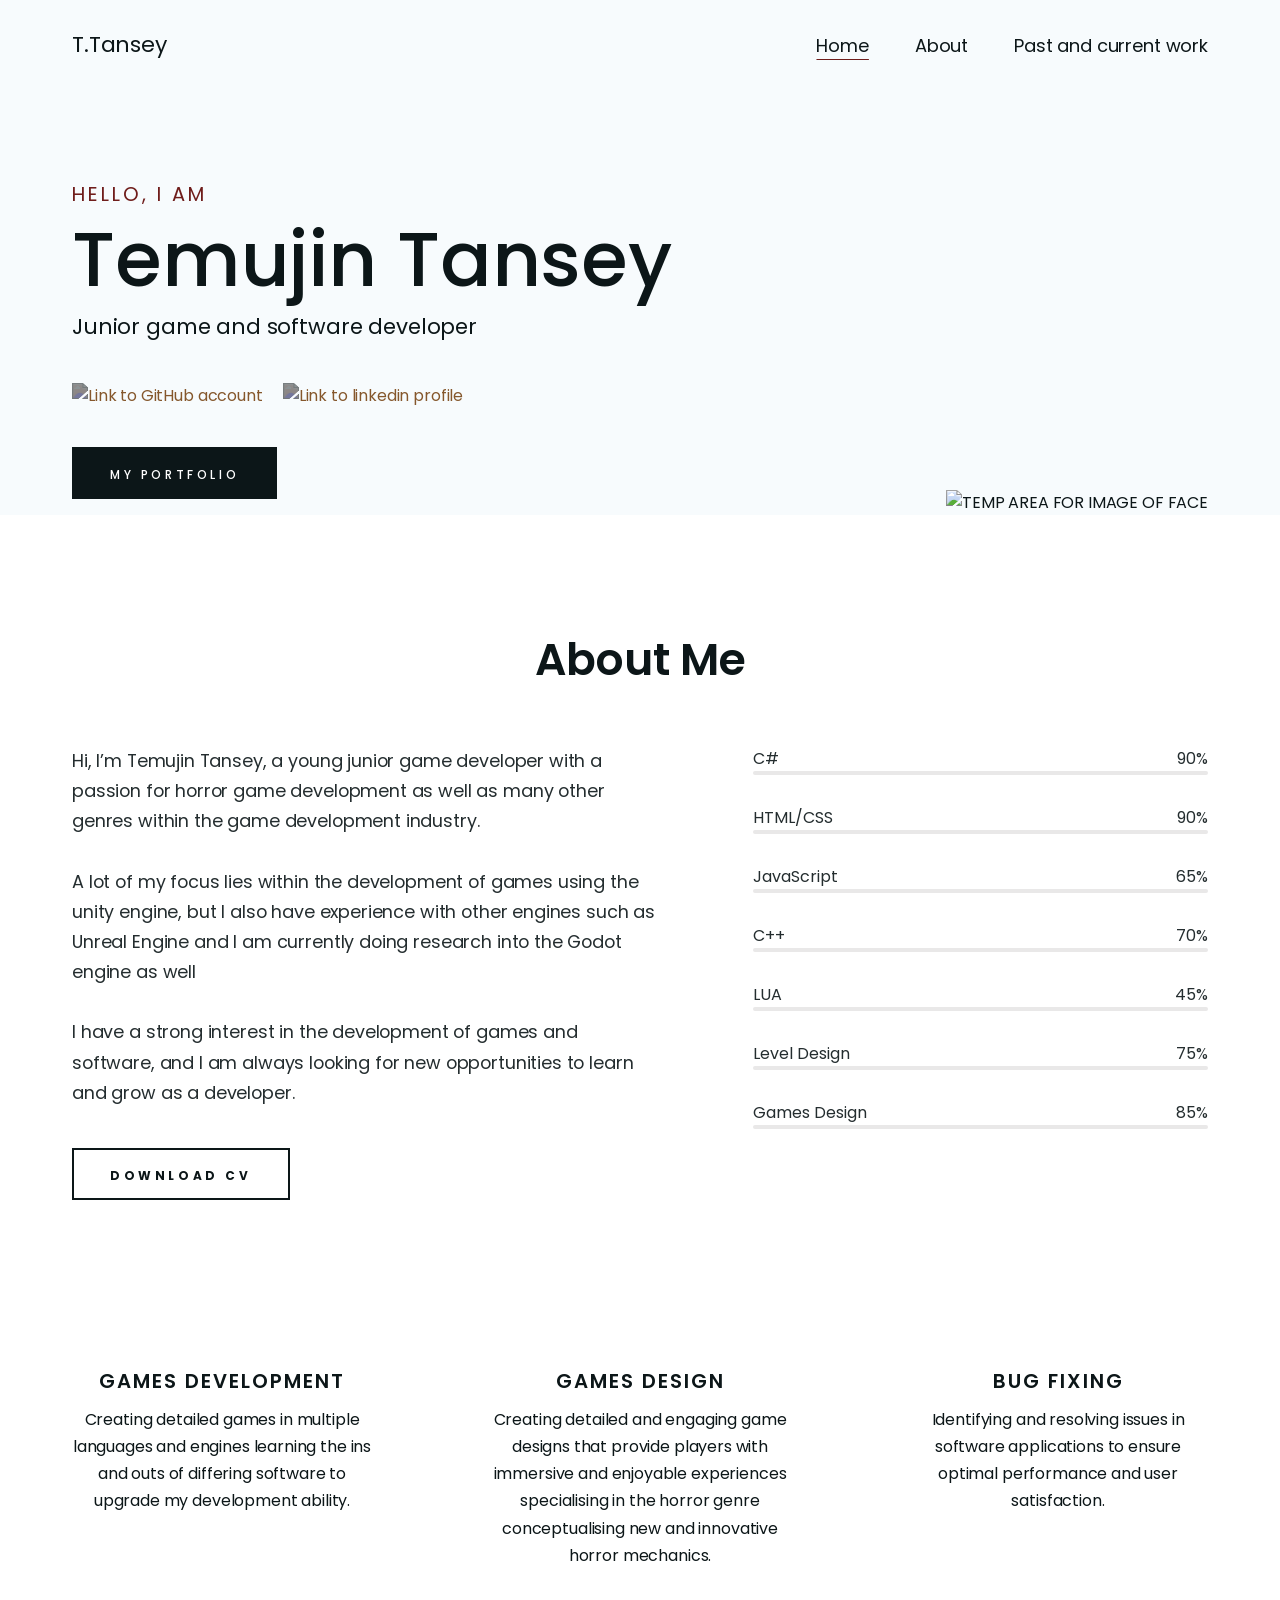
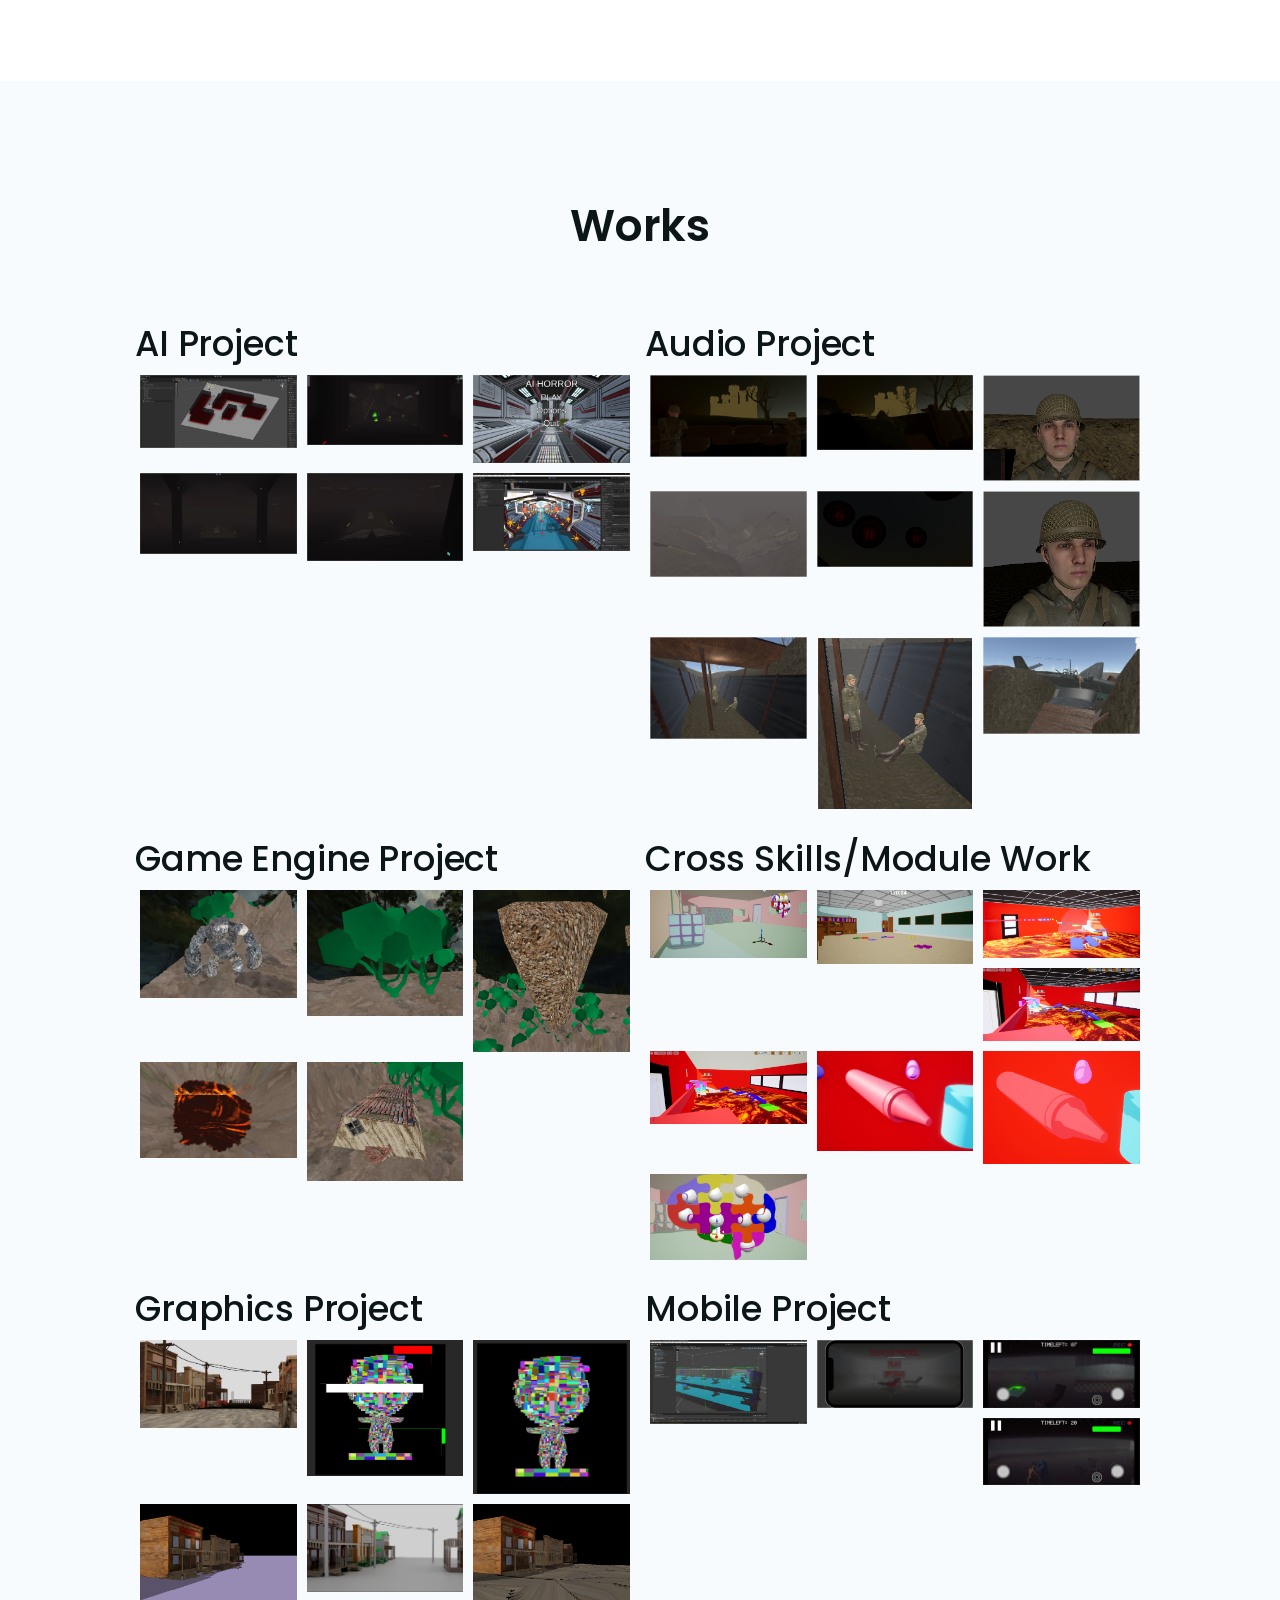
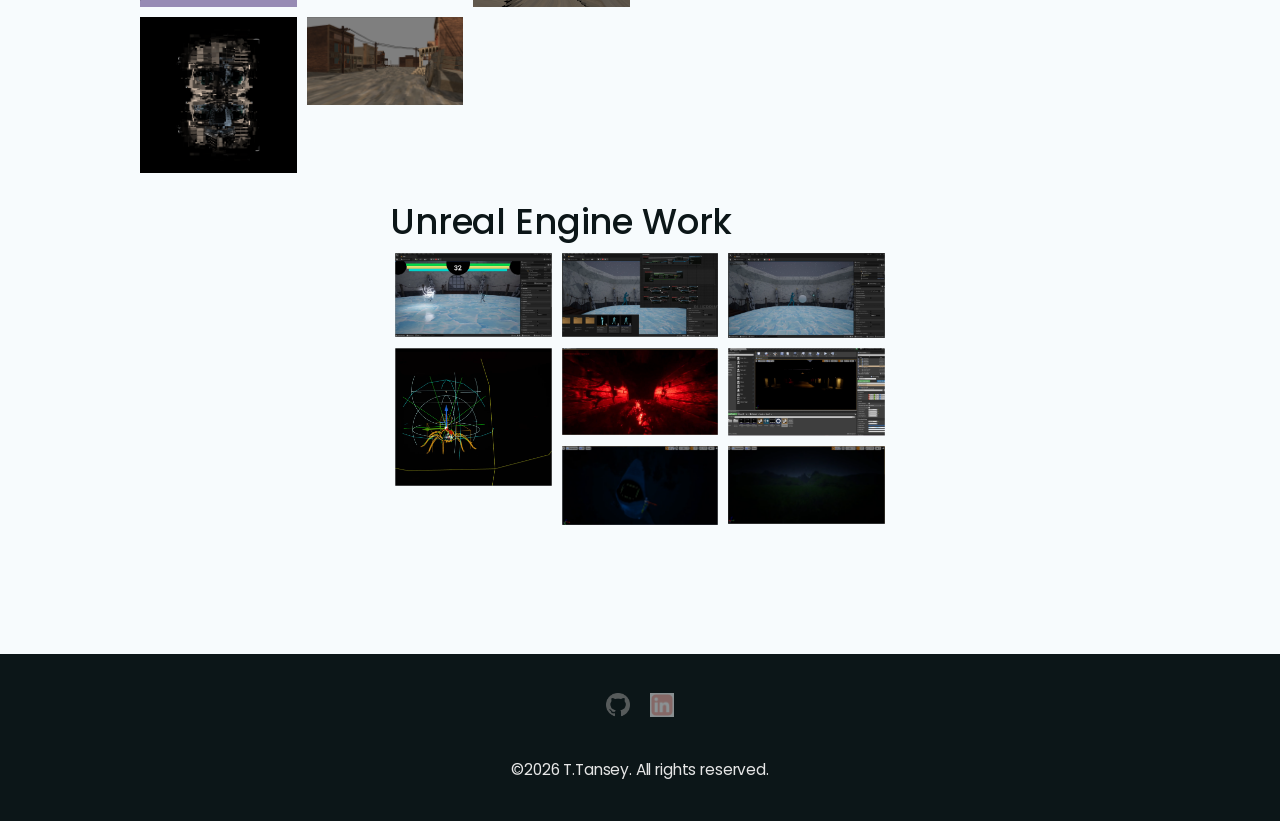
==== commit cf80a1af: "THINGS" ====
--- a/index.html
+++ b/index.html
@@ -68,14 +68,14 @@
             >
             <div class="about-social-list">
               <div class="social-links-row">
-                <a href="https://github.com/TemTansey">
+                <a href="https://github.com/TemTansey"target="_blank">
                   <img
                     src="/img/social_icons/github.svg"
                     alt="Link to GitHub account"
                   />
                 </a>
 
-                <a href="https://www.linkedin.com/in/temujin-tansey-0a6a6b21b/">
+                <a href="https://www.linkedin.com/in/temujin-tansey-0a6a6b21b/"target="_blank">
                   <img
                     src="Img/social_icons/linkedin.svg"
                     alt="Link to linkedin profile"
@@ -91,9 +91,7 @@
           <div class="hero-img">
             <img
               src="img/hero/hero.png"
-              alt="TEMP AREA FOR IMAGE OF FACE</a>
-              "
-            />
+              alt="TEMP AREA FOR IMAGE OF FACE"/>
           </div>
         </div>
       </div>
@@ -131,6 +129,7 @@
           >
             
             
+            
             <div class="skill">
               <div class="skill-title">C#</div>
               <div class="skill-percent">90%</div>
@@ -444,14 +443,14 @@
           <div class="social-links-row footer-social">
             <a href="https://github.com/TemTansey" target="_blank">
               <img
-                src="img/social_icons/github.svg"
+                src="Img/Social/github.png"
                 alt="https://github.com/TemTansey"
               />
             </a>
 
             <a href="https://www.linkedin.com/in/temujin-tansey-9a522b234/"target="_blank">
               <img
-                src="img/social_icons/linkedin.svg"
+                src="Img/Social/LinIN.jpg"
                 alt="https://www.linkedin.com/in/temujin-tansey-9a522b234/"
               />
             </a>
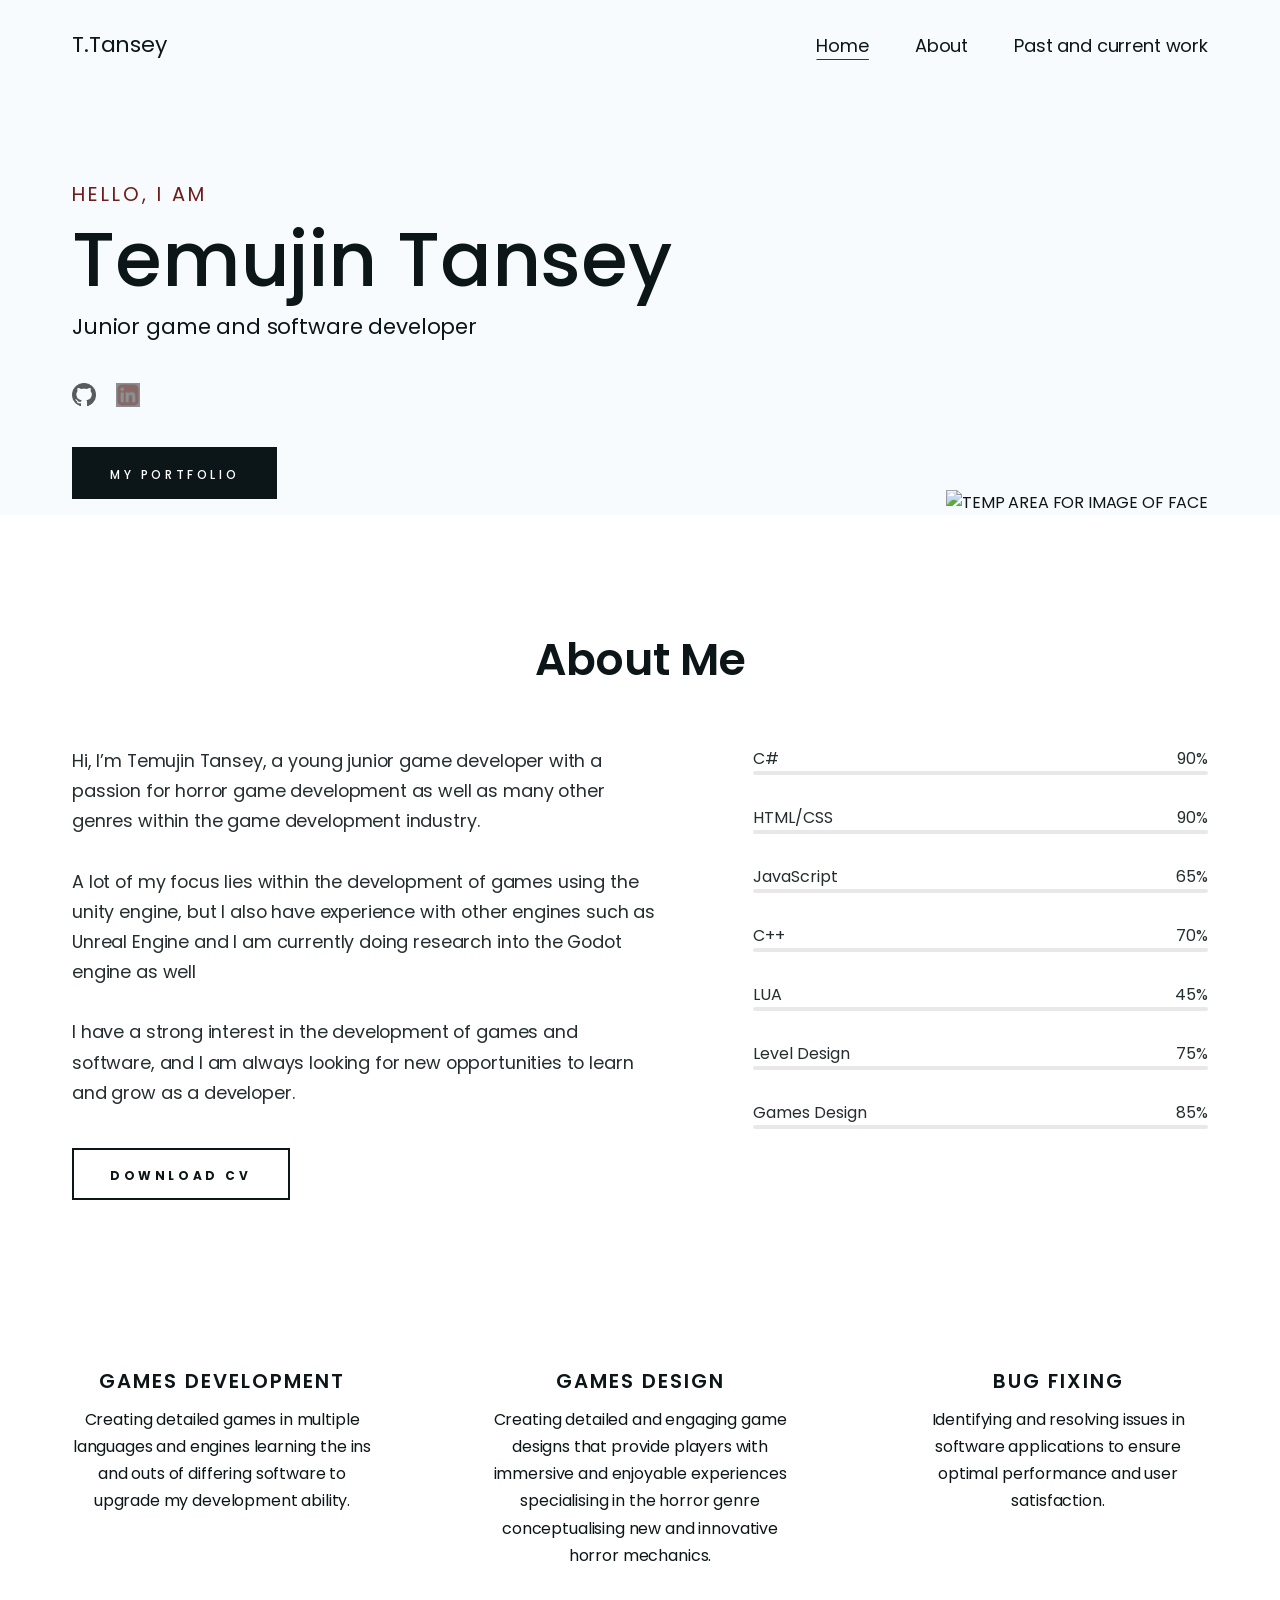
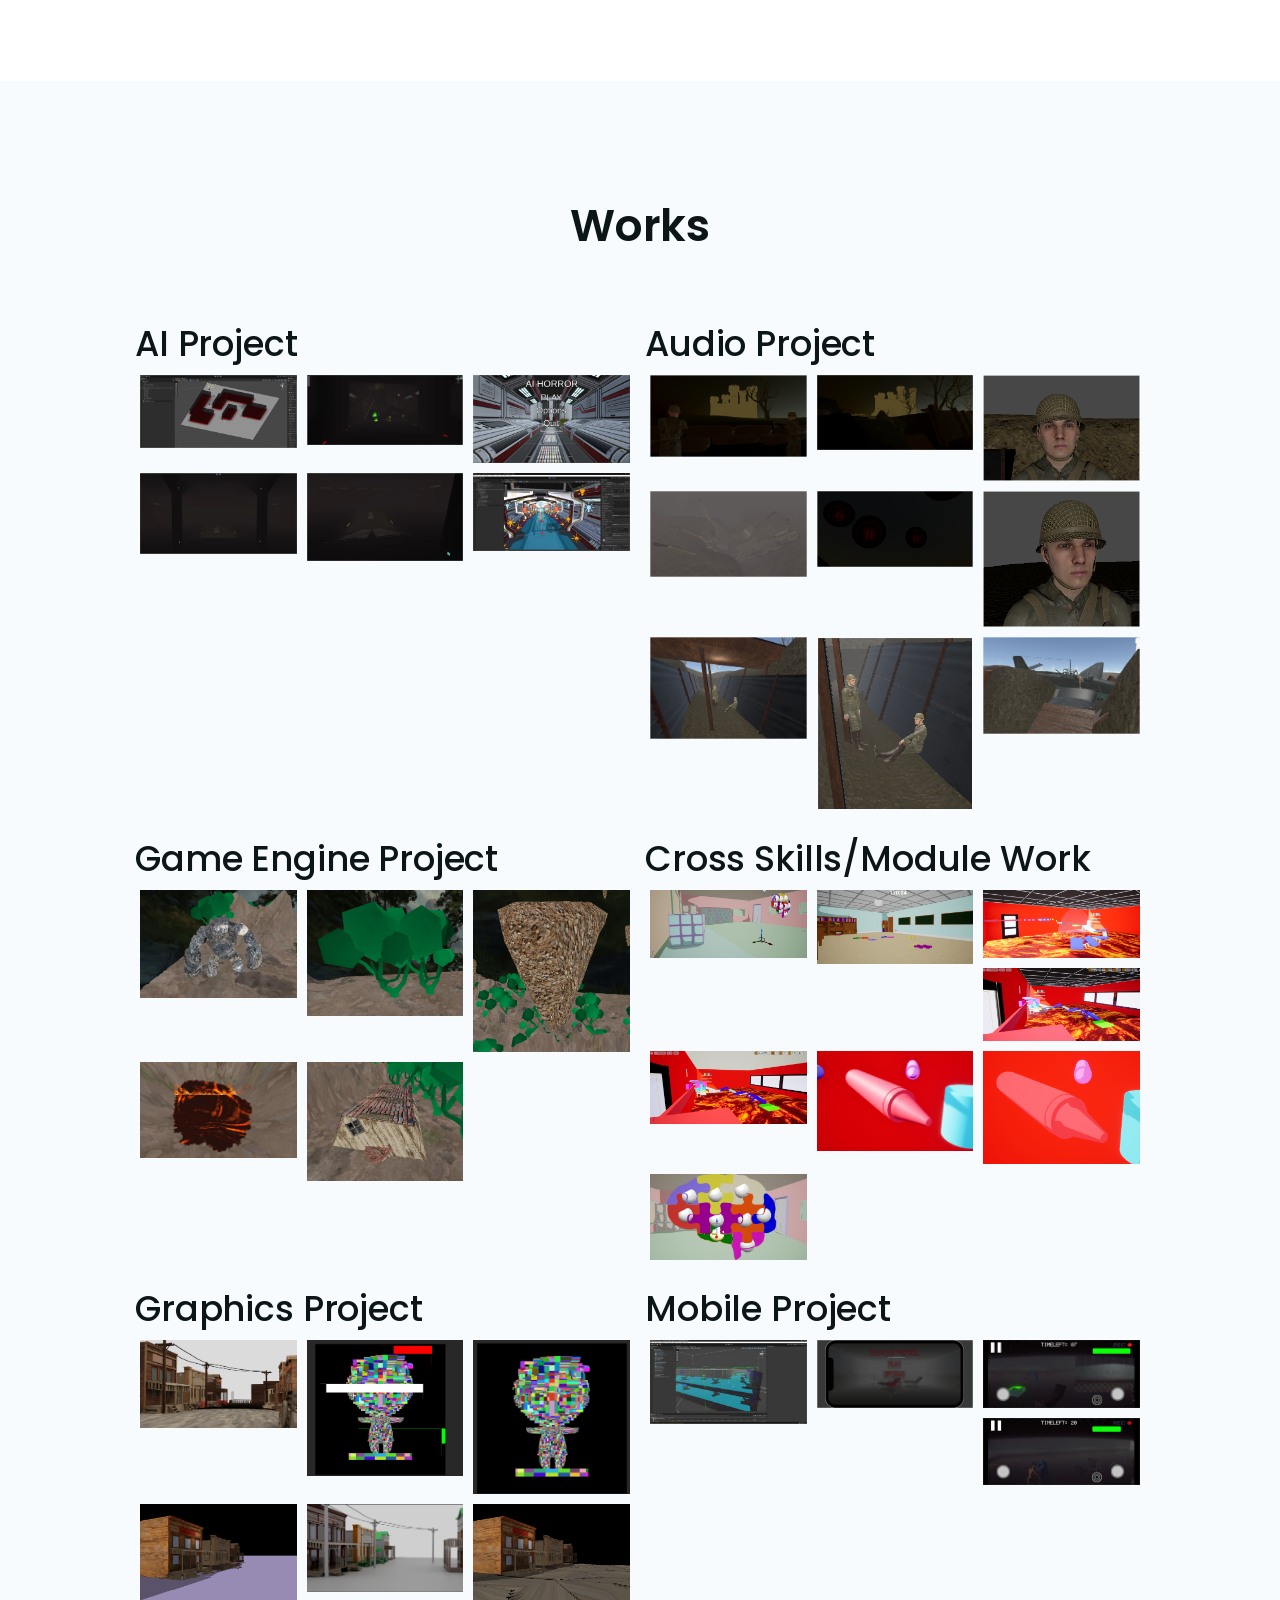
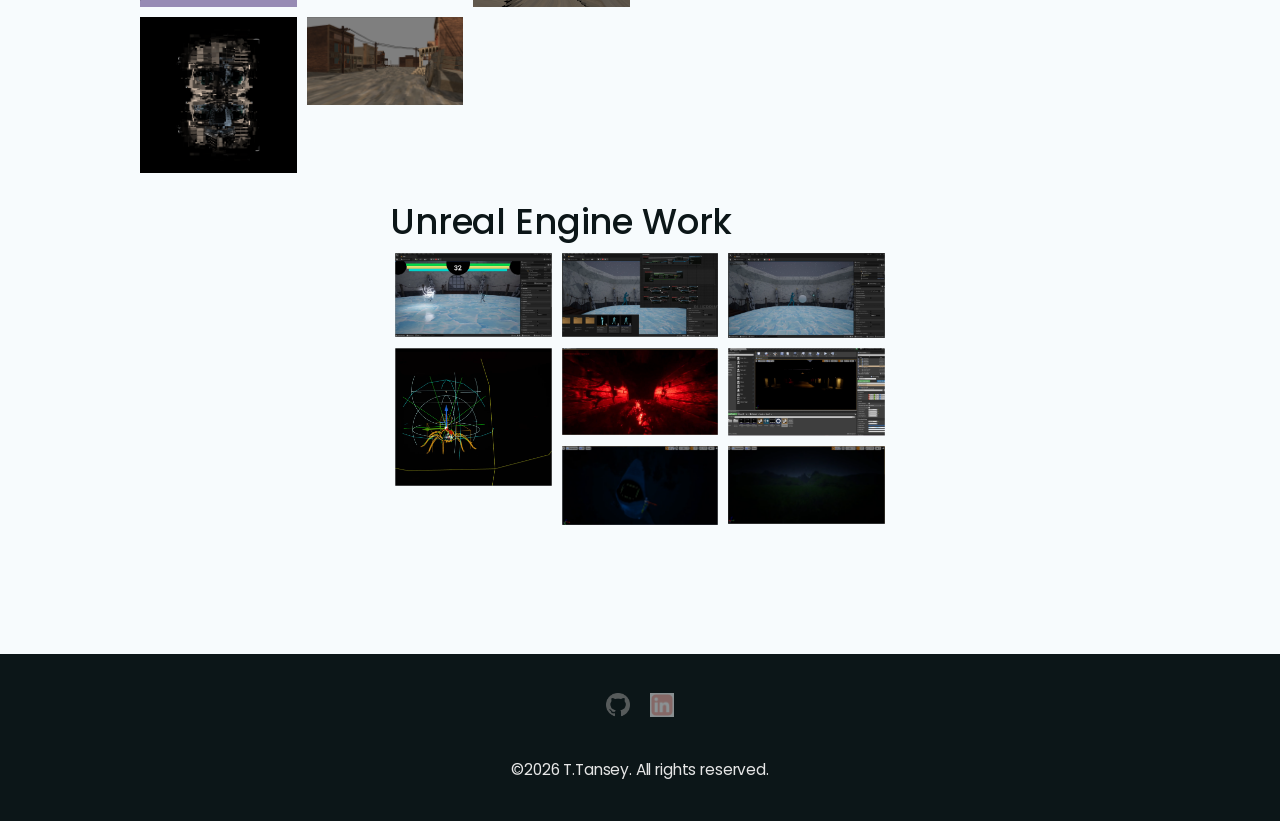
==== commit a2613419: "Update index.html" ====
--- a/index.html
+++ b/index.html
@@ -70,14 +70,14 @@
               <div class="social-links-row">
                 <a href="https://github.com/TemTansey"target="_blank">
                   <img
-                    src="/img/social_icons/github.svg"
+                    src="Img/Social/github.png"
                     alt="Link to GitHub account"
                   />
                 </a>
 
                 <a href="https://www.linkedin.com/in/temujin-tansey-0a6a6b21b/"target="_blank">
                   <img
-                    src="Img/social_icons/linkedin.svg"
+                    src="Img/Social/LinIN.jpg"
                     alt="Link to linkedin profile"
                   />
                 </a>
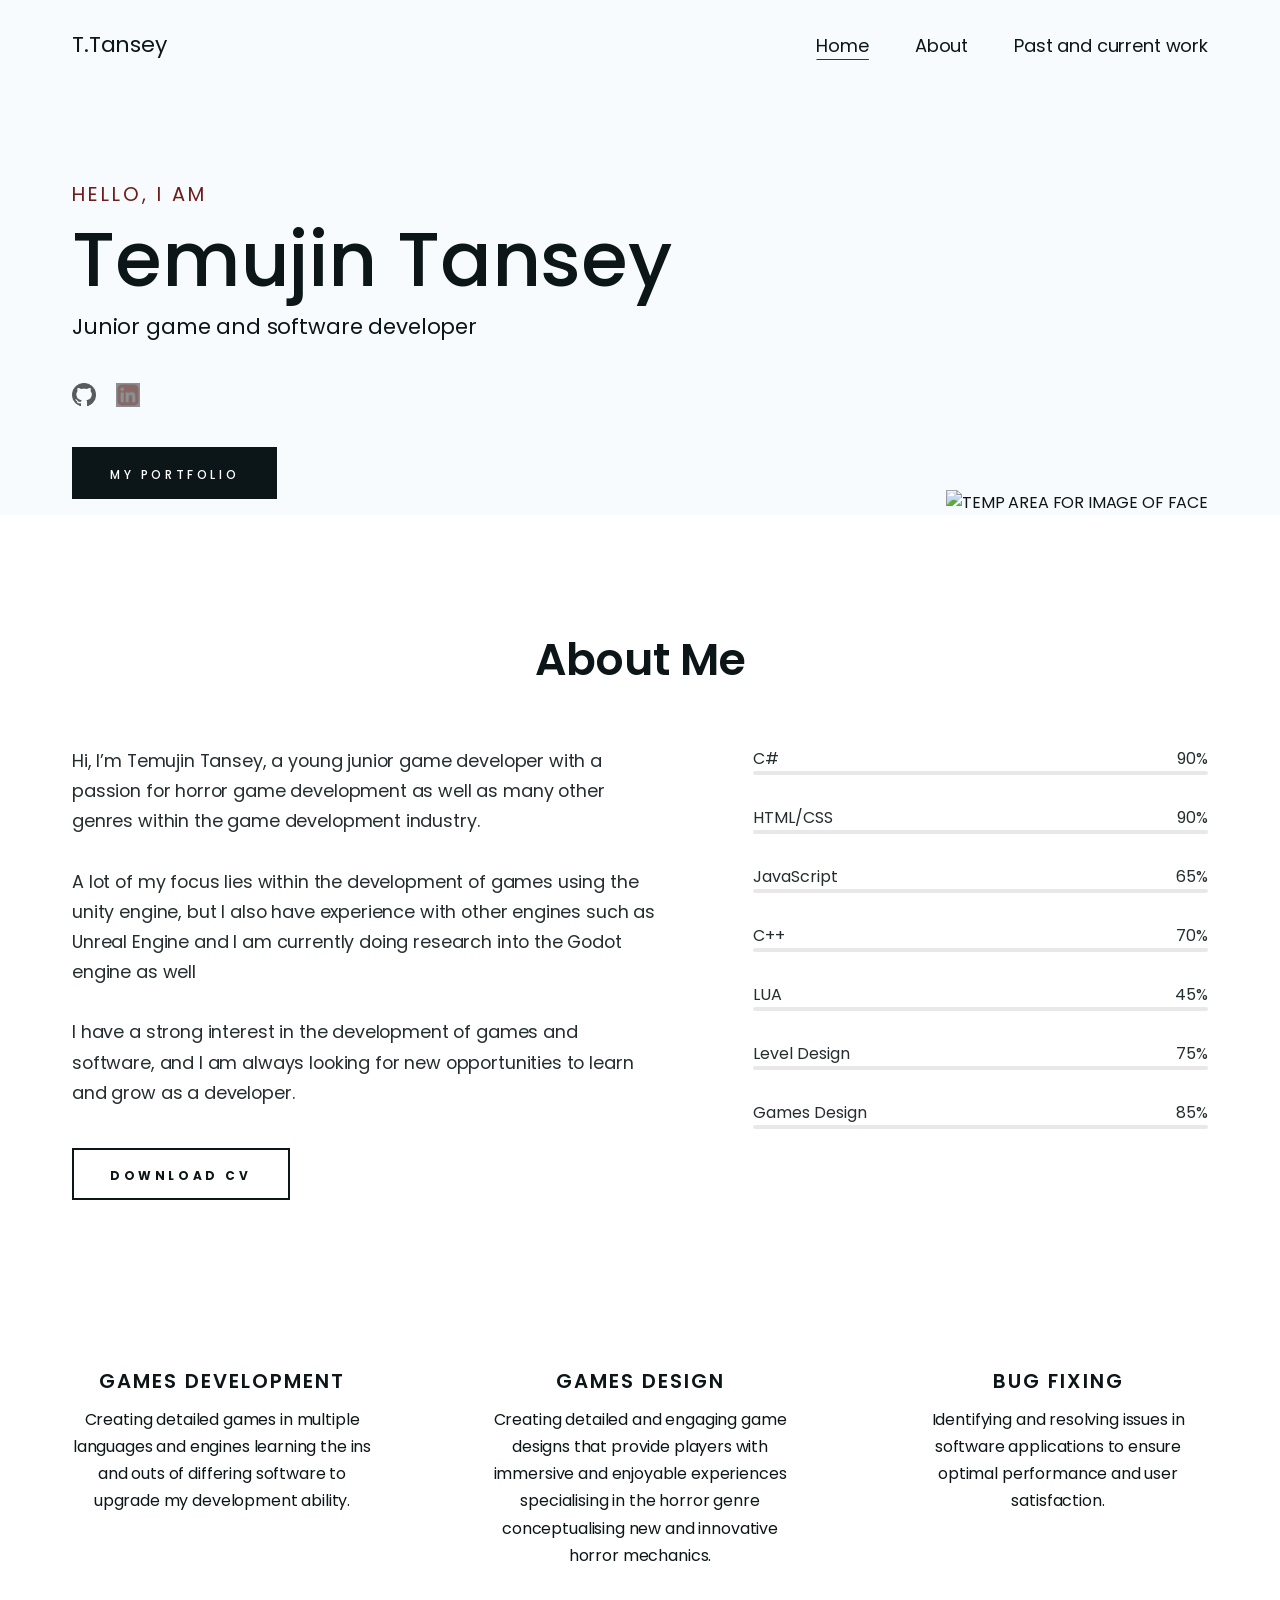
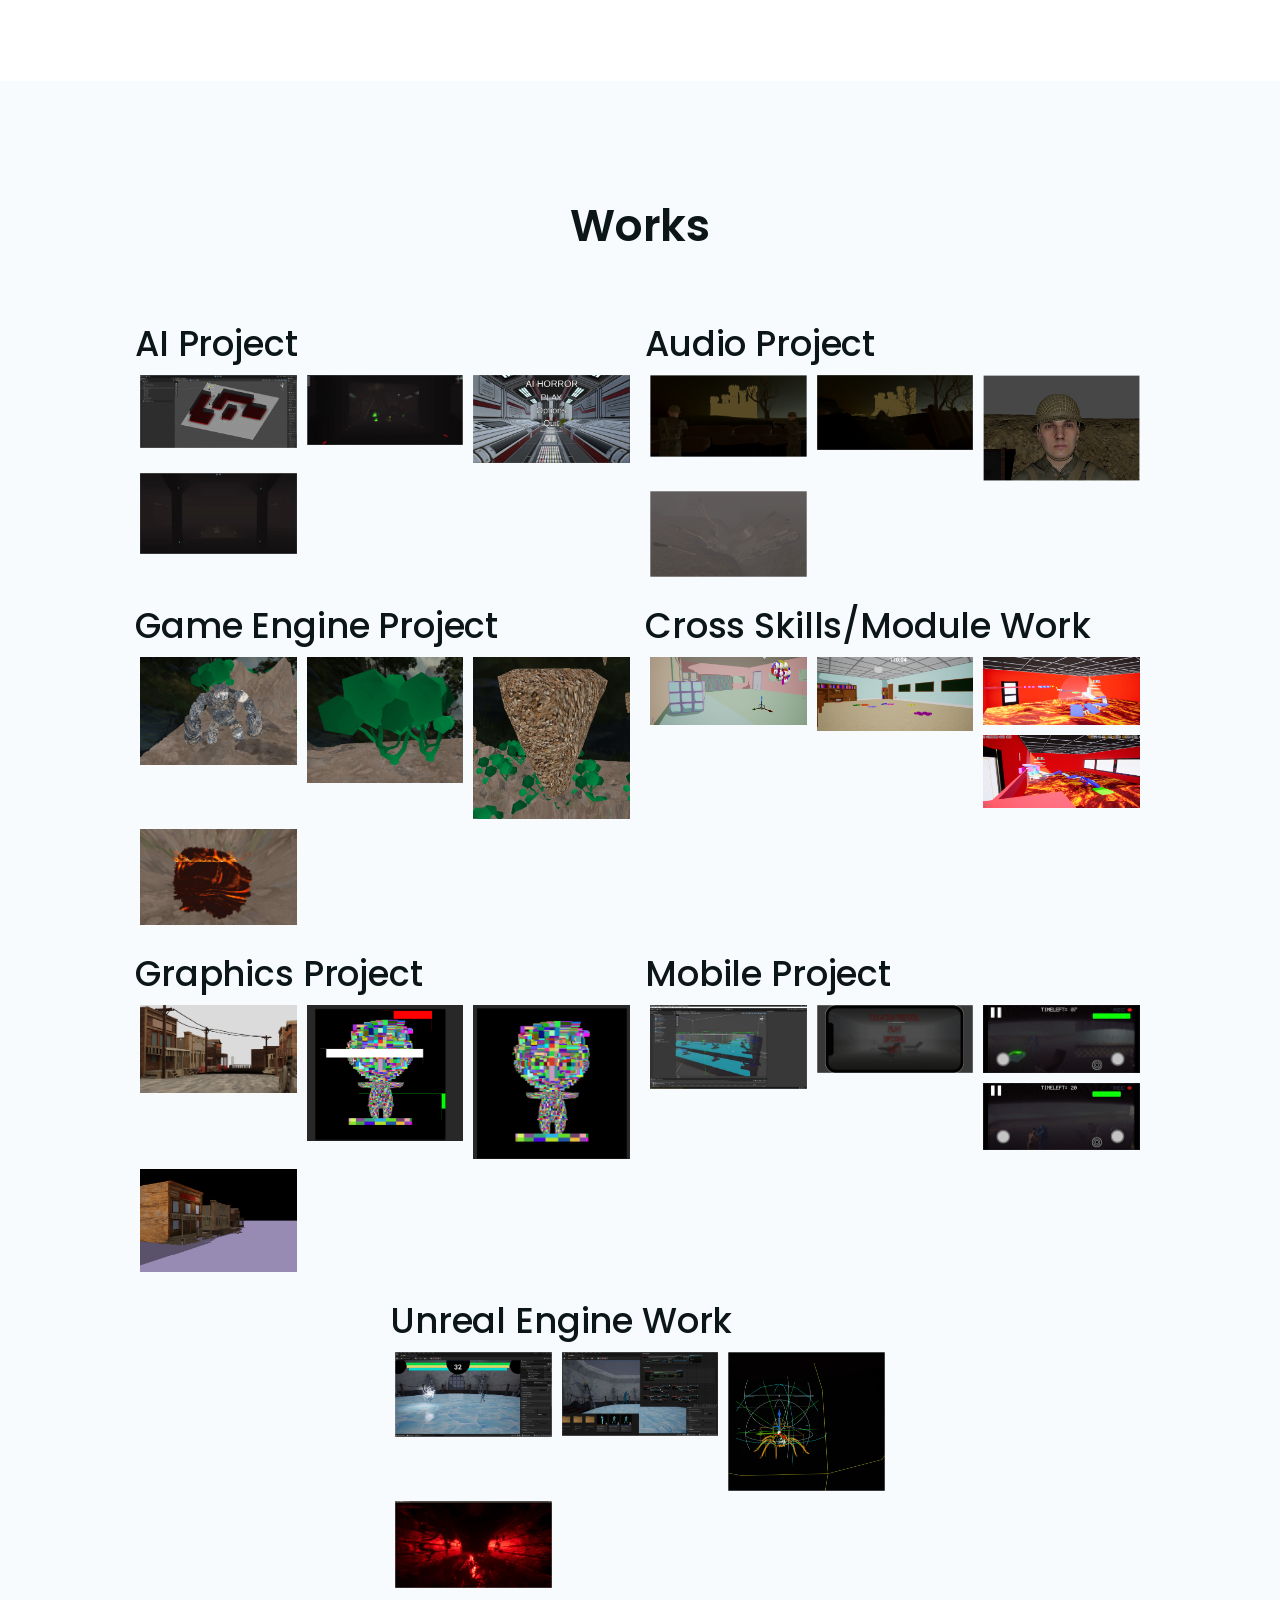
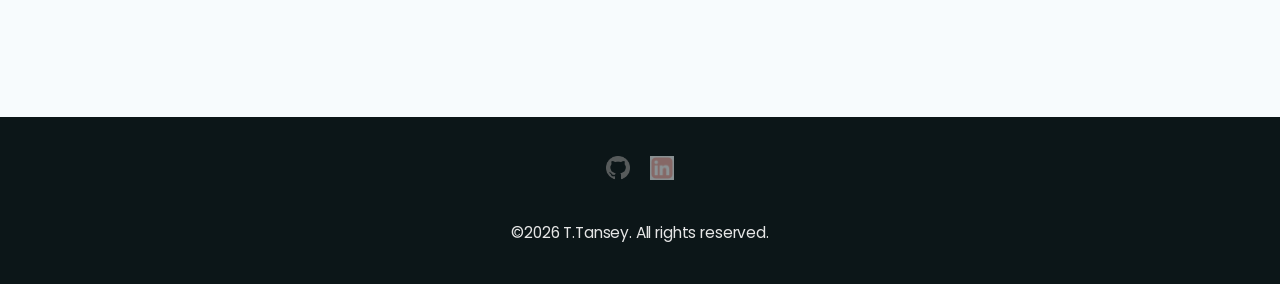
==== commit d030f2e5: "More Changes" ====
--- a/index.html
+++ b/index.html
@@ -115,7 +115,7 @@
               A lot of my focus lies within the development of games using the unity engine, but I also have experience with other engines such as Unreal Engine and I 
               am currently doing research into the Godot engine as well<br /><br />
               
-                I have a strong interest in the development of games and software, and I am always looking for new opportunities to learn and grow as a developer.
+              I have a strong interest in the development of games and software, and I am always looking for new opportunities to learn and grow as a developer.
             </p>
             <div class="about-download-btn">
               <a href="#!" class="btn btn-white">Download CV</a>
@@ -263,8 +263,6 @@
               <img class="project-img" src="Img/AiProject/AIProject(2).png" alt="" />
               <img class="project-img" src="Img/AiProject/AIProject(3).png" alt="" />
               <img class="project-img" src="Img/AiProject/AIProject(4).png" alt="" />
-              <img class="project-img" src="Img/AiProject/AIProject(5).png" alt="" />
-              <img class="project-img" src="Img/AiProject/AIProject(6).png" alt="" />
               <div class="project-mask">
                 <div class="project-caption">
                   <h5 class="white">AI Project</h5>
@@ -288,11 +286,6 @@
               <img class="project-img" src="Img/AudioProject/AudioProject(2).png" alt="" />
               <img class="project-img" src="Img/AudioProject/AudioProject(3).png" alt="" />
               <img class="project-img" src="Img/AudioProject/AudioProject(4).png" alt="" />
-              <img class="project-img" src="Img/AudioProject/AudioProject(5).png" alt="" />
-              <img class="project-img" src="Img/AudioProject/AudioProject(6).png" alt="" />
-              <img class="project-img" src="Img/AudioProject/AudioProject(7).png" alt="" />
-              <img class="project-img" src="Img/AudioProject/AudioProject(8).png" alt="" />
-              <img class="project-img" src="Img/AudioProject/AudioProject(9).png" alt="" />
               <div class="project-mask">
                 <div class="project-caption">
                   <h5 class="white">Audio Project</h5>
@@ -316,7 +309,6 @@
               <img class="project-img" src="Img/CPlusPlus/GameEngineC(2).png" alt="" />
               <img class="project-img" src="Img/CPlusPlus/GameEngineC(3).png" alt="" />
               <img class="project-img" src="Img/CPlusPlus/GameEngineC(4).png" alt="" />
-              <img class="project-img" src="Img/CPlusPlus/GameEngineC(5).png" alt="" />
               <div class="project-mask">
                 <div class="project-caption">
                   <h5 class="white">Game Engine</h5>
@@ -340,10 +332,6 @@
               <img class="project-img" src="Img/CrossModule/CrossModule(2).png" alt="" />
               <img class="project-img" src="Img/CrossModule/CrossModule(3).png" alt="" />
               <img class="project-img" src="Img/CrossModule/CrossModule(4).png" alt="" />
-              <img class="project-img" src="Img/CrossModule/CrossModule(5).png" alt="" />
-              <img class="project-img" src="Img/CrossModule/CrossModule(6).png" alt="" />
-              <img class="project-img" src="Img/CrossModule/CrossModule(7).png" alt="" />
-              <img class="project-img" src="Img/CrossModule/CrossModule(8).png" alt="" />
               <div class="project-mask">
                 <div class="project-caption">
                   <h5 class="white">Portfolio</h5>
@@ -367,10 +355,6 @@
               <img class="project-img" src="Img/GraphicsProject/GraphicsProject(2).png" alt="" />
               <img class="project-img" src="Img/GraphicsProject/GraphicsProject(3).png" alt="" />
               <img class="project-img" src="Img/GraphicsProject/GraphicsProject(4).png" alt="" />
-              <img class="project-img" src="Img/GraphicsProject/GraphicsProject(5).png" alt="" />
-              <img class="project-img" src="Img/GraphicsProject/GraphicsProject(6).png" alt="" />
-              <img class="project-img" src="Img/GraphicsProject/GraphicsProject(7).png" alt="" />
-              <img class="project-img" src="Img/GraphicsProject/GraphicsProject(8).png" alt="" />
               <div class="project-mask">
                 <div class="project-caption">
                   <h5 class="white">Graphics Project</h5>
@@ -416,13 +400,10 @@
             <a href="#!">
               <img class="project-img" src="Img/UnrealEngine/JointUnreal(1).png" alt="" />
               <img class="project-img" src="Img/UnrealEngine/JointUnreal(2).png" alt="" />
-              <img class="project-img" src="Img/UnrealEngine/JointUnreal(3).png" alt="" />
 
               <img class="project-img" src="Img/UnrealEngine/PersonalUnreal(1).png" alt="" />
               <img class="project-img" src="Img/UnrealEngine/PersonalUnreal(2).png" alt="" />
-              <img class="project-img" src="Img/UnrealEngine/PersonalUnreal(3).png" alt="" />
-              <img class="project-img" src="Img/UnrealEngine/PersonalUnreal(4).png" alt="" />
-              <img class="project-img" src="Img/UnrealEngine/PersonalUnreal(5).png" alt="" />
+              
               <div class="project-mask">
                 <div class="project-caption">
                   <h5 class="white">Unreal Personal and Joint Project</h5>
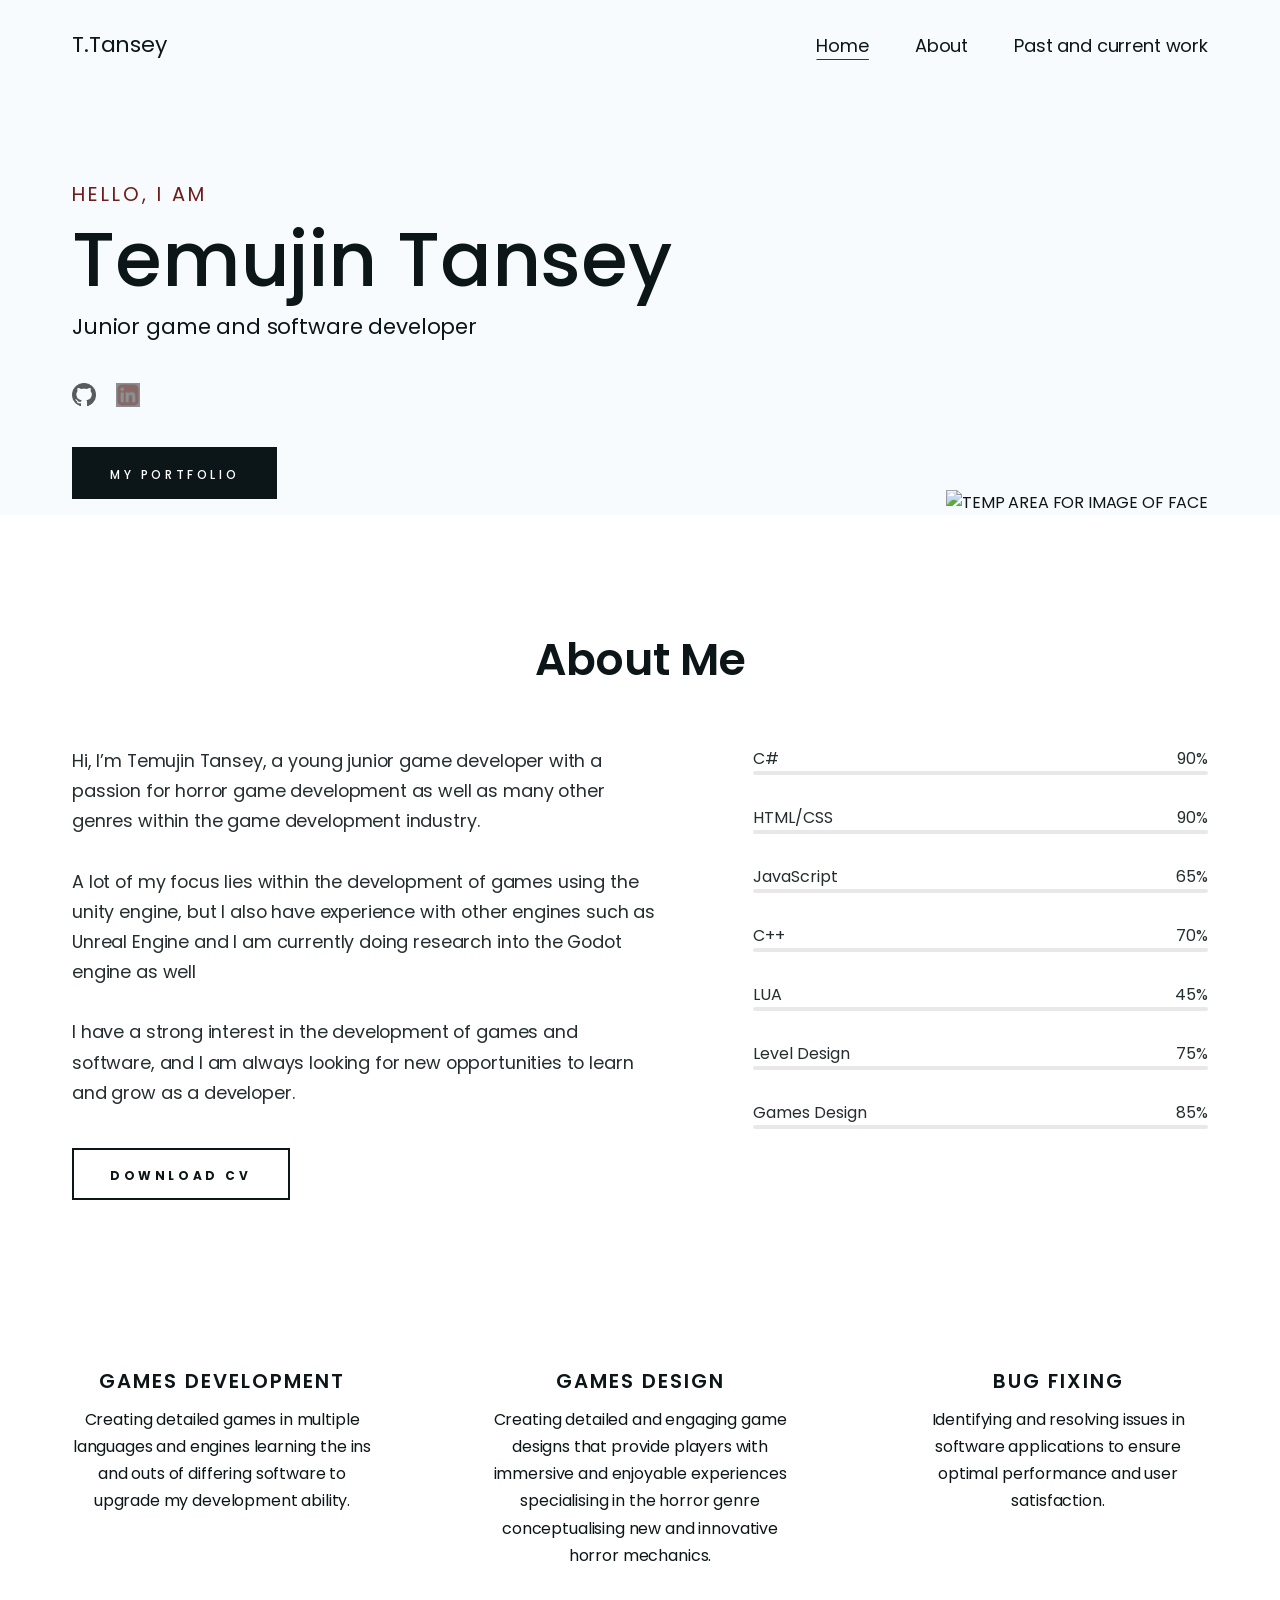
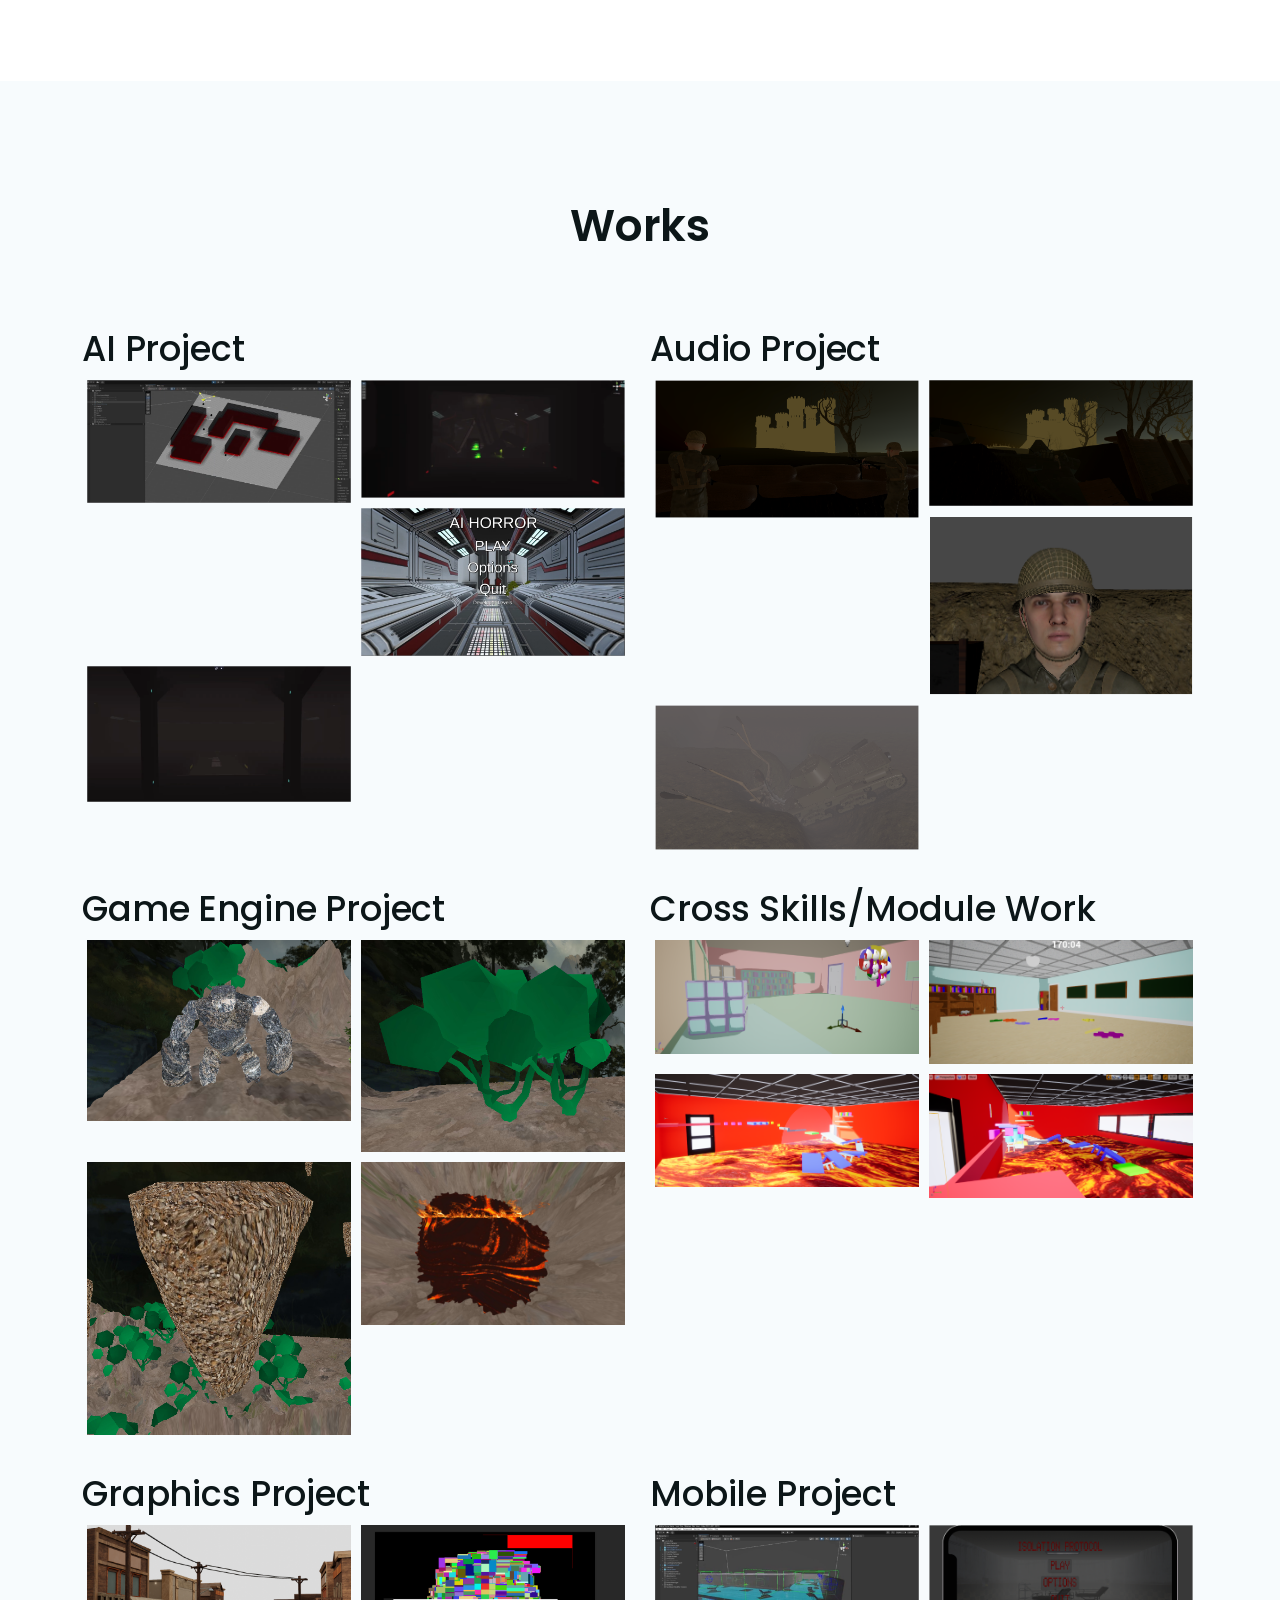
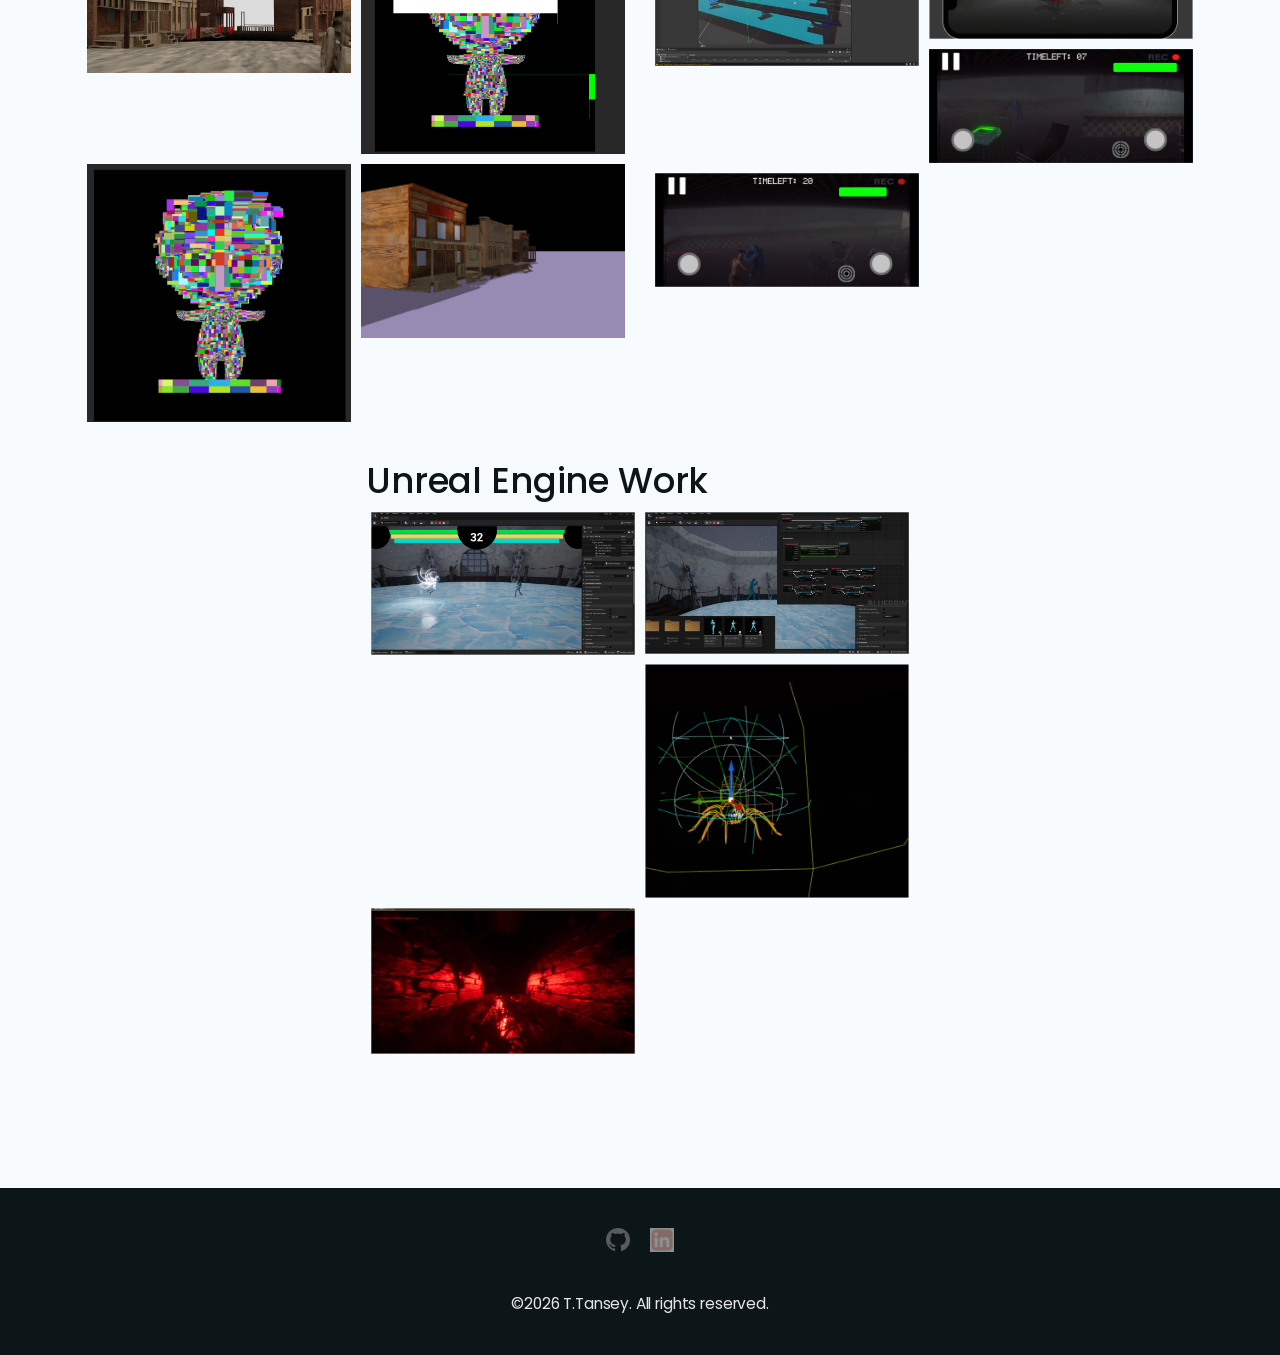
==== commit b9b2ebc4: "Hopeful" ====
--- a/index.html
+++ b/index.html
@@ -258,7 +258,7 @@
             data-aos-duration="750"
           >
             <h4 class="black">AI Project</h4>
-            <a href="#!">
+            <a href="/AIProject.html">
               <img class="project-img" src="Img/AiProject/AIProject(1).png" alt="" />
               <img class="project-img" src="Img/AiProject/AIProject(2).png" alt="" />
               <img class="project-img" src="Img/AiProject/AIProject(3).png" alt="" />
@@ -281,7 +281,7 @@
             data-aos-duration="1000"
           >
             <h4 class="black">Audio Project</h4>
-            <a href="#!">
+            <a href="/AudioProject.html"> 
               <img class="project-img" src="Img/AudioProject/AudioProject(1).png" alt="" />
               <img class="project-img" src="Img/AudioProject/AudioProject(2).png" alt="" />
               <img class="project-img" src="Img/AudioProject/AudioProject(3).png" alt="" />
@@ -304,7 +304,7 @@
             data-aos-duration="1000"
           >
             <h4 class="black">Game Engine Project</h4>
-            <a href="#!">
+            <a href="/GameEngineProject.html">
               <img class="project-img" src="Img/CPlusPlus/GameEngineC(1).png" alt="" />
               <img class="project-img" src="Img/CPlusPlus/GameEngineC(2).png" alt="" />
               <img class="project-img" src="Img/CPlusPlus/GameEngineC(3).png" alt="" />
@@ -327,7 +327,7 @@
             data-aos-duration="1000"
           >
             <h4 class="black">Cross Skills/Module Work</h4>
-            <a href="#!">
+            <a href="/CrossModuleProject.html">
               <img class="project-img" src="Img/CrossModule/CrossModule(1).png" alt="" />
               <img class="project-img" src="Img/CrossModule/CrossModule(2).png" alt="" />
               <img class="project-img" src="Img/CrossModule/CrossModule(3).png" alt="" />
@@ -350,7 +350,7 @@
             data-aos-duration="1000"
           >
             <h4 class="black">Graphics Project</h4>
-            <a href="#!">
+            <a href="/GraphicsProject.html">
               <img class="project-img" src="Img/GraphicsProject/GraphicsProject(1).png" alt="" />
               <img class="project-img" src="Img/GraphicsProject/GraphicsProject(2).png" alt="" />
               <img class="project-img" src="Img/GraphicsProject/GraphicsProject(3).png" alt="" />
@@ -397,7 +397,7 @@
                   data-aos-duration="1000"
           >
             <h4 class="black">Unreal Engine Work</h4>
-            <a href="#!">
+            <a href="/UnrealEngineProject.html">
               <img class="project-img" src="Img/UnrealEngine/JointUnreal(1).png" alt="" />
               <img class="project-img" src="Img/UnrealEngine/JointUnreal(2).png" alt="" />
 
--- a/css/main.css
+++ b/css/main.css
@@ -393,8 +393,9 @@
   position: relative;
   overflow: hidden;
   display: block;
-  max-width: 510px;
-  padding: 5px;
+  /*max-width: 510px; */
+  padding: 10px;
+  width: 50%;
   float: left;
 }
 
@@ -413,7 +414,7 @@
 }
 
 .project-box:hover .project-img {
-  transform: scale(1.1);
+  transform: scale(1);
   transition: all 2s cubic-bezier(0.23, 1, 0.32, 1) 0s;
   width: 100%;
   float: left;
@@ -422,11 +423,9 @@
 
 .project-img {
   transform: scale(1);
-  width: 100%;
   transition: all 2s cubic-bezier(0.23, 1, 0.32, 1) 0s;
-  
   float: left;
-  width: 33.33%;
+  width: 50%;
   padding: 5px;
 }
 
